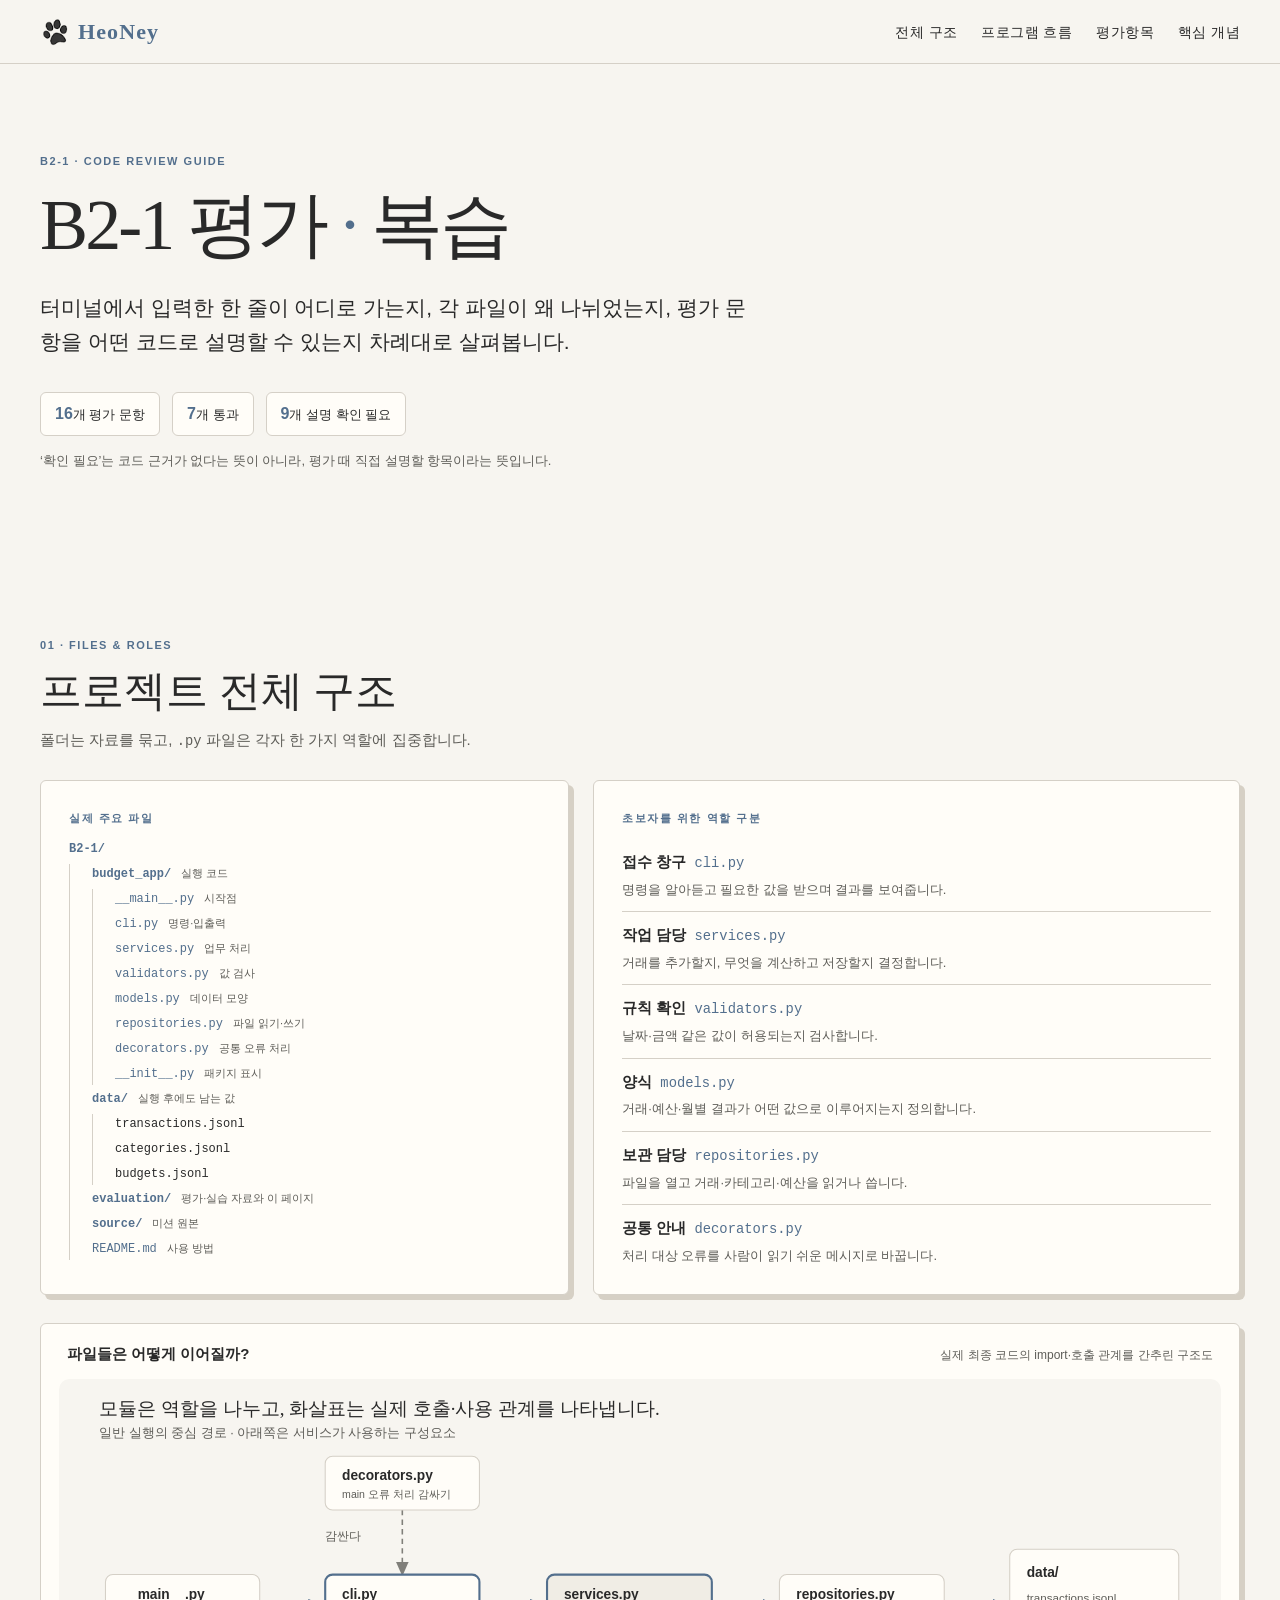
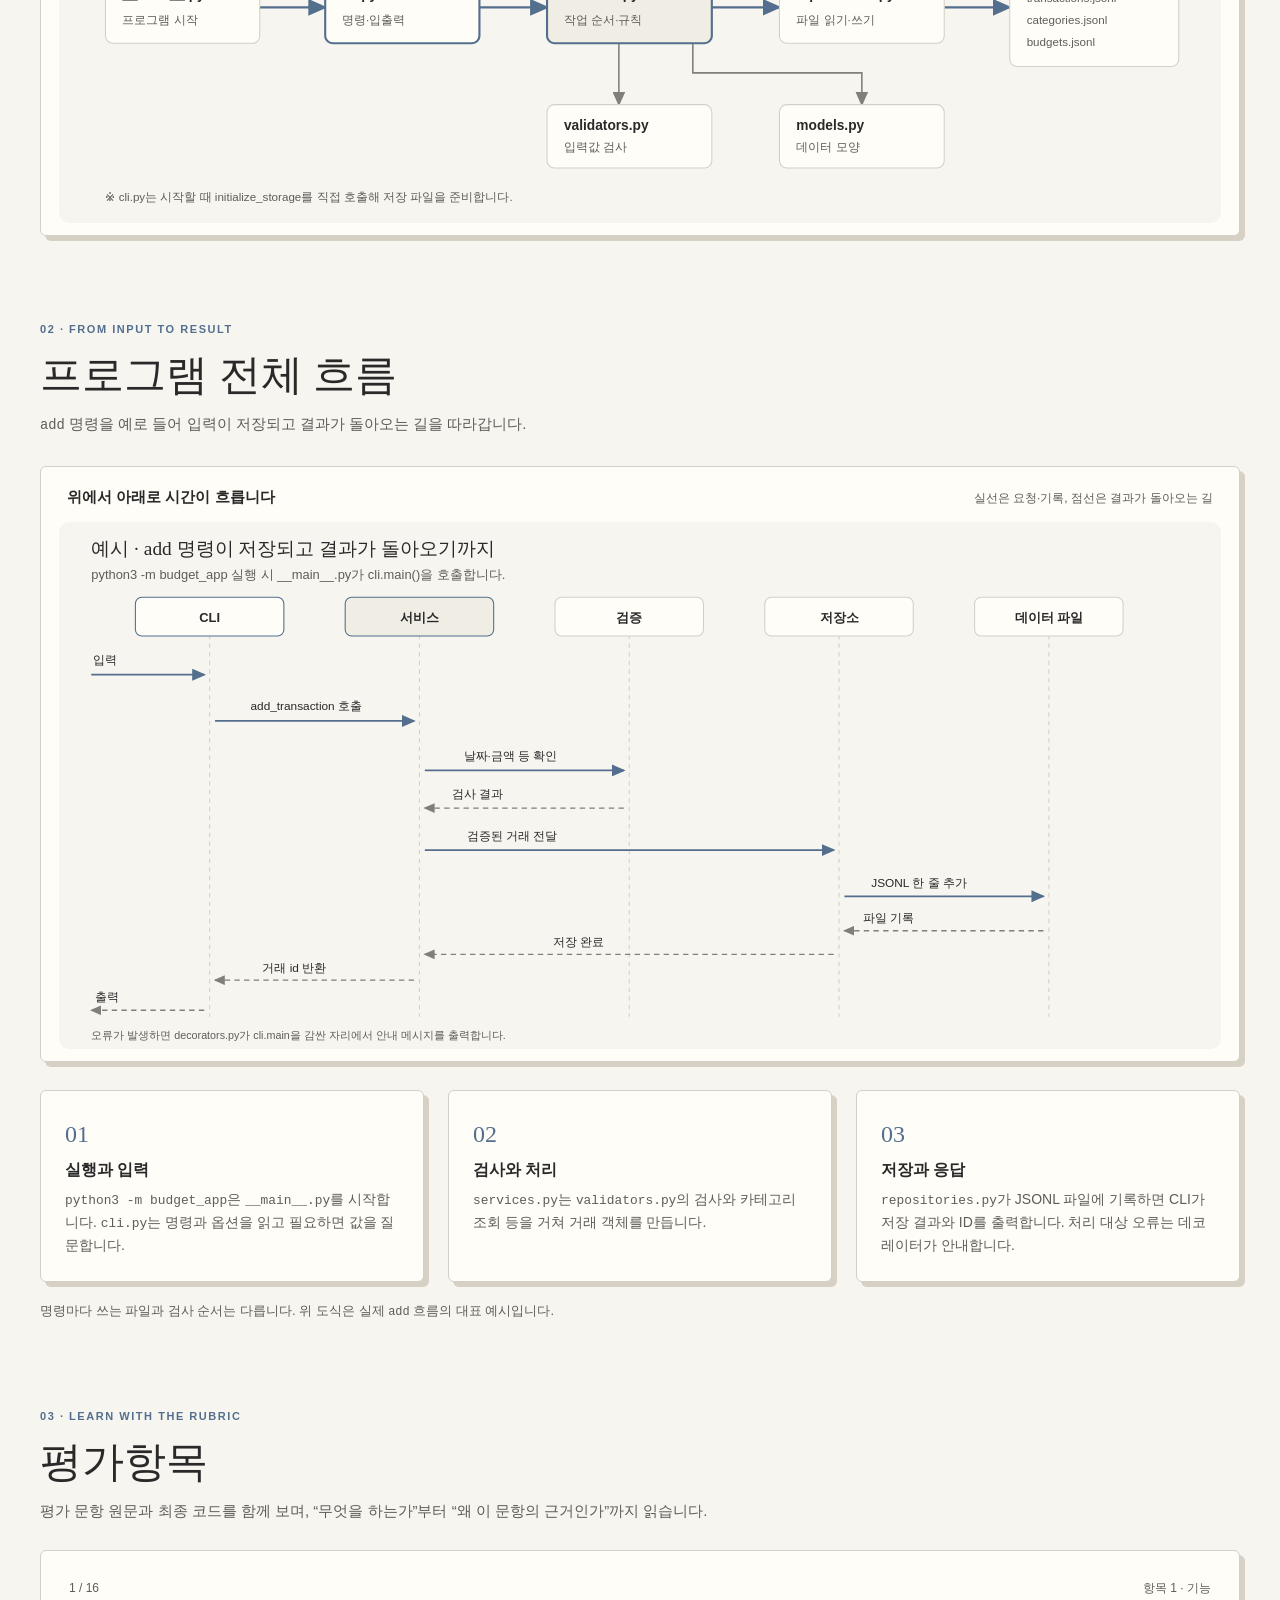
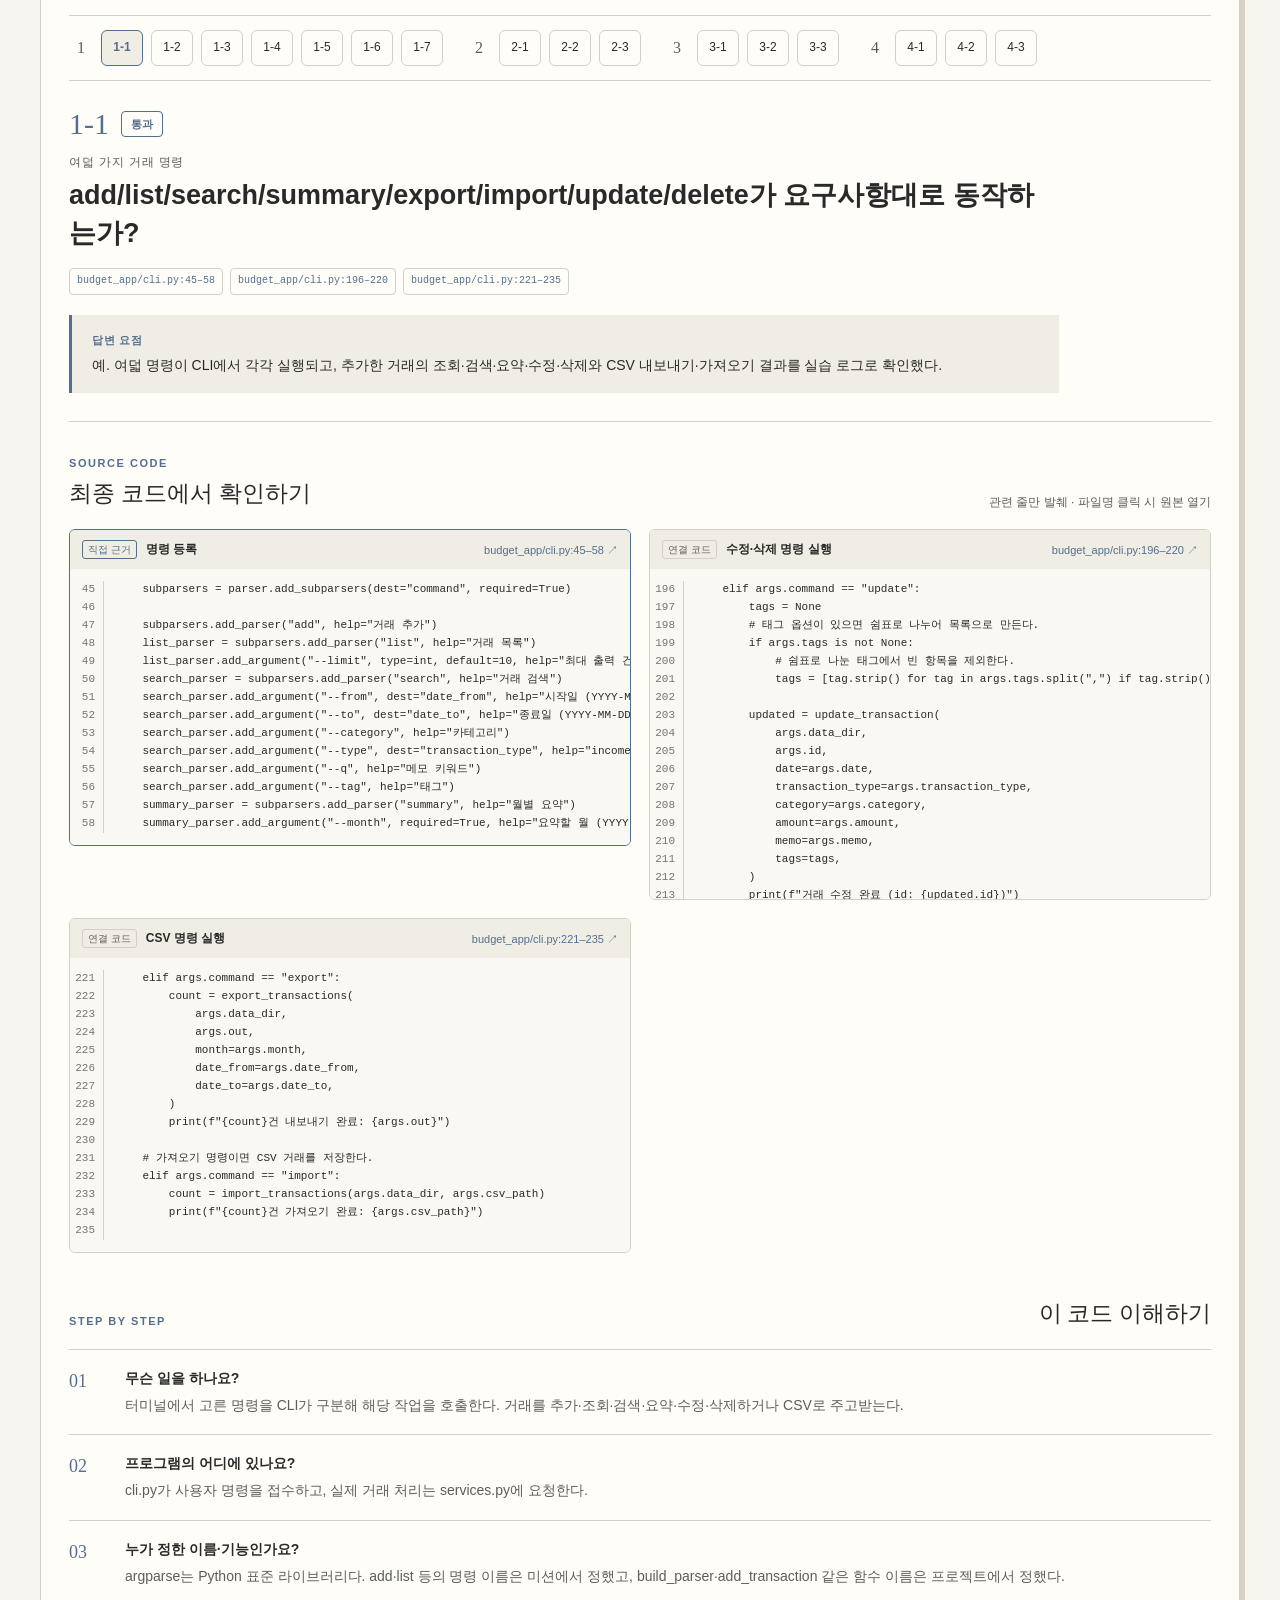
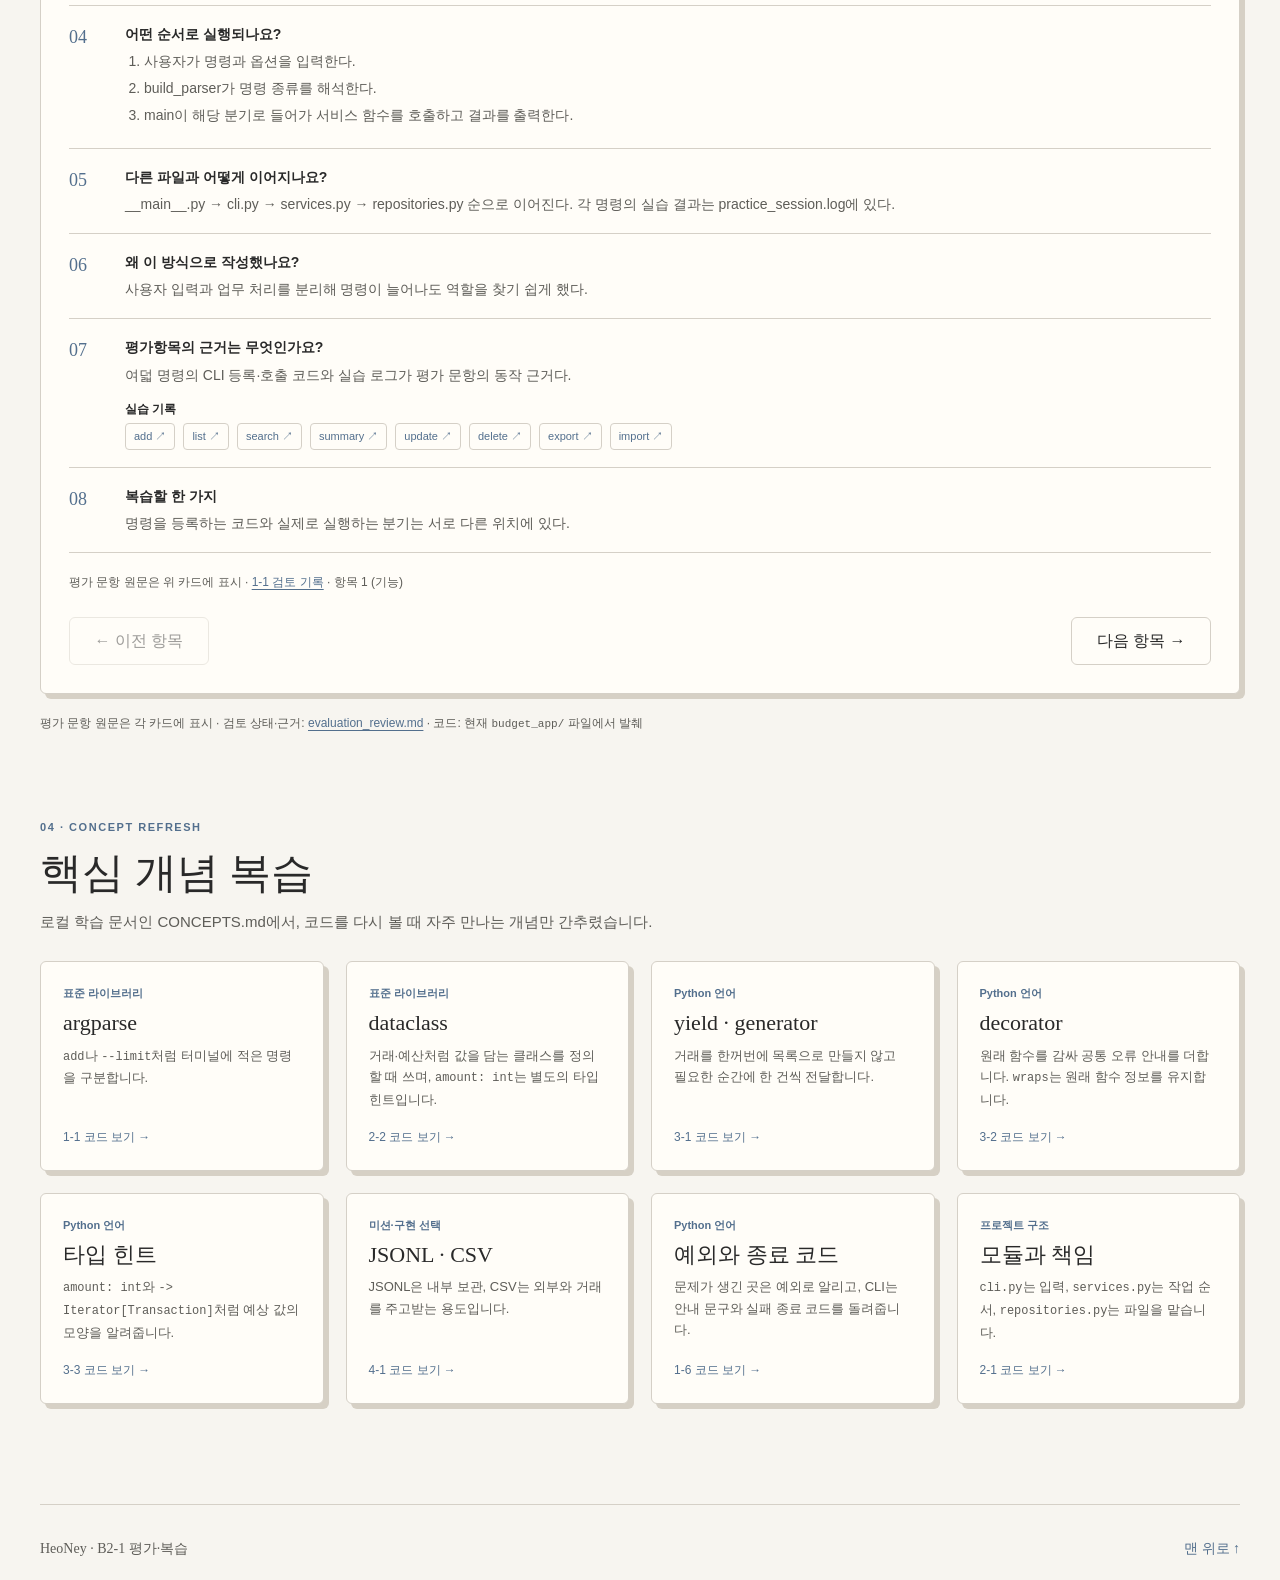
==== evaluation/b2-1-review/index.html @ 2485f713 "B2-1 평가 복습 페이지 추가" ====
<!doctype html>
<html lang="ko">
<head>
  <meta charset="utf-8">
  <meta name="viewport" content="width=device-width, initial-scale=1">
  <meta name="description" content="B2-1 용돈 기입장 프로그램의 구조, 실제 코드, 평가항목을 차근차근 복습하는 페이지">
  <title>B2-1 평가 · 복습 | HeoNey</title>
  <link rel="stylesheet" href="style.css">
  <script src="content.js" defer></script>
  <script src="app.js" defer></script>
</head>
<body>
  <a class="skip-link" href="#main">본문으로 이동</a>
  <header class="site-header" id="top">
    <nav class="site-nav" aria-label="페이지 목차">
      <a class="brand" href="#top" aria-label="HeoNey, 페이지 맨 위로">
        <img src="assets/cat_paw.png" alt="" width="30" height="28">
        <span>HeoNey</span>
      </a>
      <button class="menu-toggle" type="button" aria-label="목차 열기" aria-expanded="false" aria-controls="main-menu">☰</button>
      <ul id="main-menu" class="main-menu">
        <li><a href="#structure">전체 구조</a></li>
        <li><a href="#flow">프로그램 흐름</a></li>
        <li><a href="#evaluation">평가항목</a></li>
        <li><a href="#concepts">핵심 개념</a></li>
      </ul>
    </nav>
  </header>

  <main id="main">
    <section class="intro section-shell" aria-labelledby="page-title">
      <p class="eyebrow">B2-1 · CODE REVIEW GUIDE</p>
      <h1 id="page-title">B2-1 평가 <span>·</span> 복습</h1>
      <p class="intro-copy">터미널에서 입력한 한 줄이 어디로 가는지, 각 파일이 왜 나뉘었는지, 평가 문항을 어떤 코드로 설명할 수 있는지 차례대로 살펴봅니다.</p>
      <div class="intro-stats" aria-label="평가 검토 현황">
        <span><strong id="count-all">16</strong>개 평가 문항</span>
        <span><strong id="count-pass">7</strong>개 통과</span>
        <span><strong id="count-check">9</strong>개 설명 확인 필요</span>
      </div>
      <p class="intro-note">‘확인 필요’는 코드 근거가 없다는 뜻이 아니라, 평가 때 직접 설명할 항목이라는 뜻입니다.</p>
    </section>

    <section id="structure" class="section-shell content-section" aria-labelledby="structure-title">
      <div class="section-heading"><p class="eyebrow">01 · FILES &amp; ROLES</p><h2 id="structure-title">프로젝트 전체 구조</h2><p>폴더는 자료를 묶고, <code>.py</code> 파일은 각자 한 가지 역할에 집중합니다.</p></div>
      <div class="structure-grid">
        <div class="file-tree surface" aria-label="현재 프로젝트의 주요 파일 구조">
          <p class="panel-kicker">실제 주요 파일</p>
          <ul class="tree-root">
            <li><span class="tree-folder">B2-1/</span>
              <ul>
                <li><span class="tree-folder">budget_app/</span><span class="tree-note">실행 코드</span>
                  <ul>
                    <li><a href="https://github.com/duswls98952/Codyssey_B2-1/blob/main/budget_app/__main__.py">__main__.py</a><span class="tree-note">시작점</span></li>
                    <li><a href="https://github.com/duswls98952/Codyssey_B2-1/blob/main/budget_app/cli.py">cli.py</a><span class="tree-note">명령·입출력</span></li>
                    <li><a href="https://github.com/duswls98952/Codyssey_B2-1/blob/main/budget_app/services.py">services.py</a><span class="tree-note">업무 처리</span></li>
                    <li><a href="https://github.com/duswls98952/Codyssey_B2-1/blob/main/budget_app/validators.py">validators.py</a><span class="tree-note">값 검사</span></li>
                    <li><a href="https://github.com/duswls98952/Codyssey_B2-1/blob/main/budget_app/models.py">models.py</a><span class="tree-note">데이터 모양</span></li>
                    <li><a href="https://github.com/duswls98952/Codyssey_B2-1/blob/main/budget_app/repositories.py">repositories.py</a><span class="tree-note">파일 읽기·쓰기</span></li>
                    <li><a href="https://github.com/duswls98952/Codyssey_B2-1/blob/main/budget_app/decorators.py">decorators.py</a><span class="tree-note">공통 오류 처리</span></li>
                    <li><a href="https://github.com/duswls98952/Codyssey_B2-1/blob/main/budget_app/__init__.py">__init__.py</a><span class="tree-note">패키지 표시</span></li>
                  </ul>
                </li>
                <li><span class="tree-folder">data/</span><span class="tree-note">실행 후에도 남는 값</span>
                  <ul><li>transactions.jsonl</li><li>categories.jsonl</li><li>budgets.jsonl</li></ul>
                </li>
                <li><span class="tree-folder">evaluation/</span><span class="tree-note">평가·실습 자료와 이 페이지</span></li>
                <li><span class="tree-folder">source/</span><span class="tree-note">미션 원본</span></li>
                <li><a href="https://github.com/duswls98952/Codyssey_B2-1/blob/main/README.md">README.md</a><span class="tree-note">사용 방법</span></li>
              </ul>
            </li>
          </ul>
        </div>
        <div class="role-list surface">
          <p class="panel-kicker">초보자를 위한 역할 구분</p>
          <dl>
            <div><dt>접수 창구 <code>cli.py</code></dt><dd>명령을 알아듣고 필요한 값을 받으며 결과를 보여줍니다.</dd></div>
            <div><dt>작업 담당 <code>services.py</code></dt><dd>거래를 추가할지, 무엇을 계산하고 저장할지 결정합니다.</dd></div>
            <div><dt>규칙 확인 <code>validators.py</code></dt><dd>날짜·금액 같은 값이 허용되는지 검사합니다.</dd></div>
            <div><dt>양식 <code>models.py</code></dt><dd>거래·예산·월별 결과가 어떤 값으로 이루어지는지 정의합니다.</dd></div>
            <div><dt>보관 담당 <code>repositories.py</code></dt><dd>파일을 열고 거래·카테고리·예산을 읽거나 씁니다.</dd></div>
            <div><dt>공통 안내 <code>decorators.py</code></dt><dd>처리 대상 오류를 사람이 읽기 쉬운 메시지로 바꿉니다.</dd></div>
          </dl>
        </div>
      </div>
      <figure class="diagram surface">
        <figcaption><strong>파일들은 어떻게 이어질까?</strong><span>실제 최종 코드의 import·호출 관계를 간추린 구조도</span></figcaption>
        <div class="diagram-scroll"><img src="assets/architecture.svg" alt="시작점에서 CLI, 서비스, 저장소, 데이터 파일로 이어진다. 데코레이터는 CLI를 감싸고 서비스는 검증과 모델을 사용한다." width="1100" height="420"></div>
      </figure>
    </section>

    <section id="flow" class="section-shell content-section" aria-labelledby="flow-title">
      <div class="section-heading"><p class="eyebrow">02 · FROM INPUT TO RESULT</p><h2 id="flow-title">프로그램 전체 흐름</h2><p><code>add</code> 명령을 예로 들어 입력이 저장되고 결과가 돌아오는 길을 따라갑니다.</p></div>
      <figure class="diagram surface">
        <figcaption><strong>위에서 아래로 시간이 흐릅니다</strong><span>실선은 요청·기록, 점선은 결과가 돌아오는 길</span></figcaption>
        <div class="diagram-scroll"><img src="assets/flow.svg" alt="CLI가 거래 추가를 서비스에 요청하고 서비스가 검증을 거쳐 저장소에 전달한다. 저장소는 JSONL 파일에 기록한 뒤 결과가 CLI를 거쳐 사용자에게 출력된다." width="1080" height="490"></div>
      </figure>
      <div class="flow-notes">
        <div class="surface note-card"><span class="note-index">01</span><h3>실행과 입력</h3><p><code>python3 -m budget_app</code>은 <code>__main__.py</code>를 시작합니다. <code>cli.py</code>는 명령과 옵션을 읽고 필요하면 값을 질문합니다.</p></div>
        <div class="surface note-card"><span class="note-index">02</span><h3>검사와 처리</h3><p><code>services.py</code>는 <code>validators.py</code>의 검사와 카테고리 조회 등을 거쳐 거래 객체를 만듭니다.</p></div>
        <div class="surface note-card"><span class="note-index">03</span><h3>저장과 응답</h3><p><code>repositories.py</code>가 JSONL 파일에 기록하면 CLI가 저장 결과와 ID를 출력합니다. 처리 대상 오류는 데코레이터가 안내합니다.</p></div>
      </div>
      <p class="boundary-note">명령마다 쓰는 파일과 검사 순서는 다릅니다. 위 도식은 실제 <code>add</code> 흐름의 대표 예시입니다.</p>
    </section>

    <section id="evaluation" class="section-shell content-section" aria-labelledby="evaluation-title">
      <div class="section-heading"><p class="eyebrow">03 · LEARN WITH THE RUBRIC</p><h2 id="evaluation-title">평가항목</h2><p>평가 문항 원문과 최종 코드를 함께 보며, “무엇을 하는가”부터 “왜 이 문항의 근거인가”까지 읽습니다.</p></div>
      <div class="evaluation-shell surface">
        <div class="evaluation-topline"><span id="card-counter">1 / 16</span><span id="card-group">항목 1 · 기능</span></div>
        <nav class="card-jump" id="card-jump" aria-label="평가항목 바로가기"></nav>
        <article id="evaluation-card" class="evaluation-card" aria-live="polite" aria-atomic="true"></article>
        <div class="card-controls">
          <button id="previous-card" type="button" aria-label="이전 평가항목">← 이전 항목</button>
          <button id="next-card" type="button" aria-label="다음 평가항목">다음 항목 →</button>
        </div>
      </div>
      <p class="source-footnote">평가 문항 원문은 각 카드에 표시 · 검토 상태·근거: <a href="https://github.com/duswls98952/Codyssey_B2-1/blob/main/evaluation/evaluation_review.md">evaluation_review.md</a> · 코드: 현재 <code>budget_app/</code> 파일에서 발췌</p>
    </section>

    <section id="concepts" class="section-shell content-section" aria-labelledby="concepts-title">
      <div class="section-heading"><p class="eyebrow">04 · CONCEPT REFRESH</p><h2 id="concepts-title">핵심 개념 복습</h2><p>로컬 학습 문서인 CONCEPTS.md에서, 코드를 다시 볼 때 자주 만나는 개념만 간추렸습니다.</p></div>
      <div class="concept-grid">
        <article class="concept-card surface"><span>표준 라이브러리</span><h3>argparse</h3><p><code>add</code>나 <code>--limit</code>처럼 터미널에 적은 명령을 구분합니다.</p><a href="#evaluation-1-1">1-1 코드 보기 →</a></article>
        <article class="concept-card surface"><span>표준 라이브러리</span><h3>dataclass</h3><p>거래·예산처럼 값을 담는 클래스를 정의할 때 쓰며, <code>amount: int</code>는 별도의 타입 힌트입니다.</p><a href="#evaluation-2-2">2-2 코드 보기 →</a></article>
        <article class="concept-card surface"><span>Python 언어</span><h3>yield · generator</h3><p>거래를 한꺼번에 목록으로 만들지 않고 필요한 순간에 한 건씩 전달합니다.</p><a href="#evaluation-3-1">3-1 코드 보기 →</a></article>
        <article class="concept-card surface"><span>Python 언어</span><h3>decorator</h3><p>원래 함수를 감싸 공통 오류 안내를 더합니다. <code>wraps</code>는 원래 함수 정보를 유지합니다.</p><a href="#evaluation-3-2">3-2 코드 보기 →</a></article>
        <article class="concept-card surface"><span>Python 언어</span><h3>타입 힌트</h3><p><code>amount: int</code>와 <code>-&gt; Iterator[Transaction]</code>처럼 예상 값의 모양을 알려줍니다.</p><a href="#evaluation-3-3">3-3 코드 보기 →</a></article>
        <article class="concept-card surface"><span>미션·구현 선택</span><h3>JSONL · CSV</h3><p>JSONL은 내부 보관, CSV는 외부와 거래를 주고받는 용도입니다.</p><a href="#evaluation-4-1">4-1 코드 보기 →</a></article>
        <article class="concept-card surface"><span>Python 언어</span><h3>예외와 종료 코드</h3><p>문제가 생긴 곳은 예외로 알리고, CLI는 안내 문구와 실패 종료 코드를 돌려줍니다.</p><a href="#evaluation-1-6">1-6 코드 보기 →</a></article>
        <article class="concept-card surface"><span>프로젝트 구조</span><h3>모듈과 책임</h3><p><code>cli.py</code>는 입력, <code>services.py</code>는 작업 순서, <code>repositories.py</code>는 파일을 맡습니다.</p><a href="#evaluation-2-1">2-1 코드 보기 →</a></article>
      </div>
    </section>
  </main>
  <footer class="site-footer"><span>HeoNey · B2-1 평가·복습</span><a href="#top">맨 위로 ↑</a></footer>
</body>
</html>
---- evaluation/b2-1-review/style.css ----
:root {
  --color-background: #f7f5f0;
  --color-surface: #f0ede5;
  --color-text: #292929;
  --color-accent: #536f8d;
  --color-border: #d5d0c7;
  --color-card-shadow: #d6d0c5;
  --color-card-background: #fffdf8;
  --color-muted: #5e5d58;
  --font-main: "Apple SD Gothic Neo", "Noto Sans KR", sans-serif;
  --font-logo: Baskerville, "Palatino Linotype", Georgia, serif;
  --font-heading: Georgia, serif;
  --space-small: 8px;
  --space-medium: 16px;
  --space-large: 32px;
}

* { box-sizing: border-box; }
html { scroll-behavior: smooth; }
body { margin: 0; background: var(--color-background); color: var(--color-text); font-family: var(--font-main); line-height: 1.65; }
button, input { font: inherit; }
button { cursor: pointer; }
a { color: var(--color-accent); text-underline-offset: 3px; }
a:hover { color: #354d66; }
:focus-visible { outline: 3px solid var(--color-accent); outline-offset: 3px; }
code, pre { font-family: ui-monospace, SFMono-Regular, Menlo, Consolas, monospace; }
code { font-size: .92em; }
h1, h2, h3 { line-height: 1.2; }
img { max-width: 100%; }
.skip-link { position: absolute; z-index: 30; top: -100px; left: 16px; padding: 8px 12px; background: var(--color-card-background); }
.skip-link:focus { top: 12px; }
.section-shell, .site-nav, .site-footer { width: min(100% - 32px, 1200px); margin-inline: auto; }
.content-section { padding-top: 84px; scroll-margin-top: 62px; }
.surface { background: var(--color-card-background); border: 1px solid var(--color-border); border-radius: 6px; box-shadow: 5px 5px 0 var(--color-card-shadow); }
.eyebrow, .panel-kicker { margin: 0 0 12px; color: var(--color-accent); font-size: 11px; font-weight: 700; letter-spacing: .14em; text-transform: uppercase; }

.site-header { position: sticky; top: 0; z-index: 20; background: var(--color-background); transition: background-color 160ms ease, box-shadow 160ms ease; }
.site-header::after { position: absolute; bottom: 0; left: 0; right: 0; border-bottom: 1px solid var(--color-border); content: ""; }
.site-header.is-scrolled { background: var(--color-surface); box-shadow: 0 2px 8px var(--color-card-shadow); }
.site-nav { min-height: 64px; display: flex; align-items: center; justify-content: space-between; gap: 24px; }
.brand { display: inline-flex; align-items: center; gap: 8px; color: var(--color-accent); font-family: var(--font-logo); font-size: 22px; font-weight: 700; letter-spacing: .05em; text-decoration: none; white-space: nowrap; }
.brand img { width: 30px; height: 28px; object-fit: contain; }
.brand:hover { color: var(--color-accent); }
.main-menu { display: flex; align-items: center; gap: 24px; padding: 0; margin: 0; list-style: none; }
.main-menu a { color: var(--color-text); font-size: 14px; font-weight: 500; letter-spacing: .03em; text-decoration: none; }
.main-menu a:hover { color: var(--color-accent); }
.menu-toggle { display: none; border: 0; background: transparent; color: var(--color-accent); font-size: 22px; }

.intro { min-height: 450px; display: flex; flex-direction: column; justify-content: center; align-items: flex-start; padding-top: 88px; padding-bottom: 80px; }
.intro h1 { margin: 0 0 22px; font-family: var(--font-heading); font-size: clamp(42px, 6vw, 72px); font-weight: 400; letter-spacing: -.04em; }
.intro h1 span { color: var(--color-accent); }
.intro-copy { max-width: 720px; margin: 0; font-size: clamp(17px, 2vw, 21px); line-height: 1.65; }
.intro-stats { display: flex; flex-wrap: wrap; gap: 12px; margin-top: 32px; }
.intro-stats span { padding: 8px 14px; border: 1px solid var(--color-border); border-radius: 6px; background: var(--color-card-background); font-size: 13px; }
.intro-stats strong { color: var(--color-accent); font-size: 16px; }
.intro-note { margin: 14px 0 0; color: var(--color-muted); font-size: 13px; }
.section-heading { margin-bottom: 26px; }
.section-heading h2 { margin: 0 0 12px; font-family: var(--font-heading); font-size: clamp(30px, 4vw, 42px); font-weight: 400; }
.section-heading > p:last-child { max-width: 790px; margin: 0; color: var(--color-muted); font-size: 15px; }

.structure-grid { display: grid; grid-template-columns: minmax(0, .9fr) minmax(0, 1.1fr); gap: 24px; }
.file-tree, .role-list { padding: 28px; min-width: 0; }
.tree-root, .tree-root ul { margin: 0; padding-left: 22px; list-style: none; border-left: 1px solid var(--color-border); }
.tree-root { padding-left: 0; border-left: 0; }
.tree-root li { margin: 4px 0; font-family: ui-monospace, SFMono-Regular, Menlo, Consolas, monospace; font-size: 12px; line-height: 1.75; white-space: nowrap; }
.tree-root li a { text-decoration: none; }
.tree-folder { color: var(--color-accent); font-weight: 700; }
.tree-note { margin-left: 10px; color: var(--color-muted); font-family: var(--font-main); font-size: 11px; }
.file-tree { overflow-x: auto; }
.role-list dl { margin: 0; }
.role-list dl > div { padding: 11px 0; border-bottom: 1px solid var(--color-border); }
.role-list dl > div:last-child { border-bottom: 0; padding-bottom: 0; }
.role-list dt { font-size: 15px; font-weight: 700; }
.role-list dt code { margin-left: 4px; color: var(--color-accent); font-weight: 500; }
.role-list dd { margin: 3px 0 0; color: var(--color-muted); font-size: 13px; }

.diagram { margin: 28px 0 0; padding: 18px 18px 12px; }
.diagram figcaption { display: flex; flex-wrap: wrap; align-items: baseline; justify-content: space-between; gap: 6px 16px; padding: 0 8px 12px; }
.diagram figcaption strong { font-size: 15px; }
.diagram figcaption span { color: var(--color-muted); font-size: 12px; }
.diagram-scroll { overflow-x: auto; }
.diagram img { display: block; width: 100%; height: auto; min-width: 720px; }
.flow-notes { display: grid; grid-template-columns: repeat(3, minmax(0, 1fr)); gap: 24px; margin-top: 28px; }
.note-card { padding: 24px; }
.note-index { color: var(--color-accent); font-family: var(--font-heading); font-size: 24px; }
.note-card h3 { margin: 6px 0 8px; font-size: 16px; }
.note-card p { margin: 0; color: var(--color-muted); font-size: 14px; }
.boundary-note { margin: 18px 0 0; color: var(--color-muted); font-size: 13px; }

.evaluation-shell { padding: 28px; }
.evaluation-topline { display: flex; justify-content: space-between; color: var(--color-muted); font-size: 12px; }
.card-jump { display: flex; flex-wrap: wrap; gap: 8px; margin: 16px 0 28px; padding: 14px 0; border-top: 1px solid var(--color-border); border-bottom: 1px solid var(--color-border); }
.jump-group { display: inline-flex; align-items: center; justify-content: center; width: 24px; color: var(--color-muted); font-family: var(--font-heading); }
.jump-group:not(:first-child) { margin-left: 16px; }
.card-jump button, .card-controls button { border: 1px solid var(--color-border); border-radius: 6px; background: var(--color-card-background); color: var(--color-text); transition: color 160ms ease, background-color 160ms ease, transform 160ms ease; }
.card-jump button { min-width: 42px; min-height: 36px; padding: 6px 8px; font-size: 12px; }
.card-jump button:hover, .card-controls button:hover:not(:disabled) { color: var(--color-accent); transform: translateY(-1px); }
.card-jump button[aria-current="true"] { border-color: var(--color-accent); background: var(--color-surface); color: var(--color-accent); font-weight: 700; }
.evaluation-card { scroll-margin-top: 82px; }
.card-heading { padding-bottom: 28px; border-bottom: 1px solid var(--color-border); }
.card-heading-top { display: flex; align-items: center; gap: 12px; }
.item-id { color: var(--color-accent); font-family: var(--font-heading); font-size: 30px; line-height: 1; }
.status { display: inline-block; padding: 3px 9px; border: 1px solid var(--color-border); border-radius: 4px; font-size: 11px; font-weight: 700; }
.status-pass { color: var(--color-accent); border-color: var(--color-accent); }
.status-check { color: var(--color-muted); }
.card-subject { margin: 14px 0 4px; color: var(--color-muted); font-size: 12px; letter-spacing: .07em; }
.card-heading h3 { max-width: 980px; margin: 0; font-size: clamp(20px, 2.5vw, 27px); line-height: 1.4; overflow-wrap: anywhere; }
.card-source-list { display: flex; flex-wrap: wrap; gap: 7px; margin-top: 16px; }
.card-source-list a { padding: 4px 7px; border: 1px solid var(--color-border); border-radius: 4px; font-family: ui-monospace, SFMono-Regular, Menlo, Consolas, monospace; font-size: 10px; text-decoration: none; }
.quick-answer { max-width: 990px; margin: 20px 0 0; padding: 16px 20px; border-left: 3px solid var(--color-accent); background: var(--color-surface); font-size: 14px; }
.quick-answer strong { display: block; margin-bottom: 5px; color: var(--color-accent); font-size: 11px; letter-spacing: .06em; }
.code-heading, .explanation-heading { display: flex; justify-content: space-between; align-items: end; gap: 12px; margin: 32px 0 16px; }
.code-heading h4, .explanation-heading h4 { margin: 0; font-family: var(--font-heading); font-size: 23px; font-weight: 400; }
.code-heading .eyebrow, .explanation-heading .eyebrow { margin-bottom: 3px; }
.code-heading > span { color: var(--color-muted); font-size: 12px; text-align: right; }
.code-grid { display: grid; grid-template-columns: repeat(2, minmax(0, 1fr)); gap: 18px; align-items: start; }
.code-panel { min-width: 0; margin: 0; border: 1px solid var(--color-border); border-radius: 6px; overflow: hidden; }
.code-panel.is-direct { border-color: var(--color-accent); }
.code-panel figcaption { display: flex; flex-wrap: wrap; align-items: center; gap: 5px 9px; padding: 10px 12px; background: var(--color-surface); line-height: 1.3; }
.code-panel figcaption strong { font-size: 12px; }
.code-panel figcaption a { margin-left: auto; font-size: 11px; text-decoration: none; overflow-wrap: anywhere; }
.code-kind { padding: 2px 5px; border: 1px solid var(--color-border); border-radius: 3px; color: var(--color-muted); font-size: 10px; white-space: nowrap; }
.is-direct .code-kind { border-color: var(--color-accent); color: var(--color-accent); }
.code-panel pre { max-height: 330px; margin: 0; padding: 12px 0; overflow: auto; background: #faf8f2; color: var(--color-text); font-size: 11px; line-height: 1.6; tab-size: 4; }
.code-panel code { display: block; min-width: max-content; font-size: inherit; }
.code-line { display: flex; min-height: 18px; padding-right: 16px; }
.line-number { position: sticky; left: 0; flex: 0 0 34px; padding-right: 8px; border-right: 1px solid var(--color-border); background: #faf8f2; color: #77746e; text-align: right; user-select: none; }
.line-text { padding-left: 12px; white-space: pre; }
.explanation-heading { margin-top: 42px; }
.learning-list { border-top: 1px solid var(--color-border); }
.learning-step { display: grid; grid-template-columns: 44px minmax(0, 1fr); gap: 12px; padding: 17px 0; border-bottom: 1px solid var(--color-border); }
.step-number { color: var(--color-accent); font-family: var(--font-heading); font-size: 18px; }
.learning-step h4 { margin: 0 0 4px; font-size: 14px; }
.learning-step p, .learning-step ol { margin: 0; color: var(--color-muted); font-size: 14px; }
.learning-step ol { padding-left: 19px; }
.learning-step li { margin-bottom: 4px; }
.practice-links { margin-top: 13px; }
.practice-links h4 { font-size: 12px; }
.practice-links p { display: flex; flex-wrap: wrap; gap: 8px; }
.practice-links a { padding: 3px 8px; border: 1px solid var(--color-border); border-radius: 4px; text-decoration: none; font-size: 11px; }
.card-source-note { margin: 20px 0 0; color: var(--color-muted); font-size: 12px; }
.card-controls { display: flex; justify-content: space-between; gap: 16px; padding-top: 24px; }
.card-controls button { min-width: 140px; padding: 10px 16px; }
.card-controls button:disabled { opacity: .45; cursor: not-allowed; }
.source-footnote { margin: 20px 0 0; color: var(--color-muted); font-size: 12px; }

.concept-grid { display: grid; grid-template-columns: repeat(4, minmax(0, 1fr)); gap: 22px; }
.concept-card { display: flex; flex-direction: column; min-height: 206px; padding: 22px; }
.concept-card > span { color: var(--color-accent); font-size: 11px; font-weight: 700; }
.concept-card h3 { margin: 8px 0; font-family: var(--font-heading); font-size: 22px; font-weight: 400; }
.concept-card p { margin: 0 0 18px; color: var(--color-muted); font-size: 13px; }
.concept-card a { margin-top: auto; font-size: 12px; text-decoration: none; }
.site-footer { display: flex; justify-content: space-between; gap: 16px; padding-top: 32px; padding-bottom: 28px; margin-top: 100px; border-top: 1px solid var(--color-border); color: var(--color-muted); font-family: var(--font-logo); font-size: 14px; }
.site-footer a { text-decoration: none; }

@media (max-width: 960px) {
  .structure-grid { grid-template-columns: 1fr; }
  .flow-notes { grid-template-columns: 1fr; gap: 16px; }
  .concept-grid { grid-template-columns: repeat(2, minmax(0, 1fr)); }
}

@media (max-width: 767px) {
  .site-nav { position: relative; min-height: 60px; }
  .menu-toggle { display: block; margin-left: auto; }
  .main-menu { display: none; position: absolute; top: 60px; left: -16px; right: -16px; padding: 14px 16px; flex-direction: column; align-items: stretch; gap: 0; border-bottom: 1px solid var(--color-border); background: var(--color-background); box-shadow: 0 4px 8px var(--color-card-shadow); }
  .main-menu.is-open { display: flex; }
  .main-menu li a { display: block; padding: 11px 2px; }
  .intro { min-height: 360px; padding-top: 64px; padding-bottom: 50px; }
  .content-section { padding-top: 64px; }
  .evaluation-shell { padding: 18px; }
  .code-grid { grid-template-columns: 1fr; }
  .code-heading { align-items: start; flex-direction: column; }
  .code-heading > span { text-align: left; }
  .jump-group:not(:first-child) { margin-left: 4px; }
  .card-jump { gap: 6px; }
  .card-controls button { min-width: 0; flex: 1; }
  .concept-grid { grid-template-columns: 1fr; gap: 16px; }
  .concept-card { min-height: 0; }
}

@media (prefers-reduced-motion: reduce) {
  html { scroll-behavior: auto; }
  *, *::before, *::after { transition-duration: .01ms !important; }
}
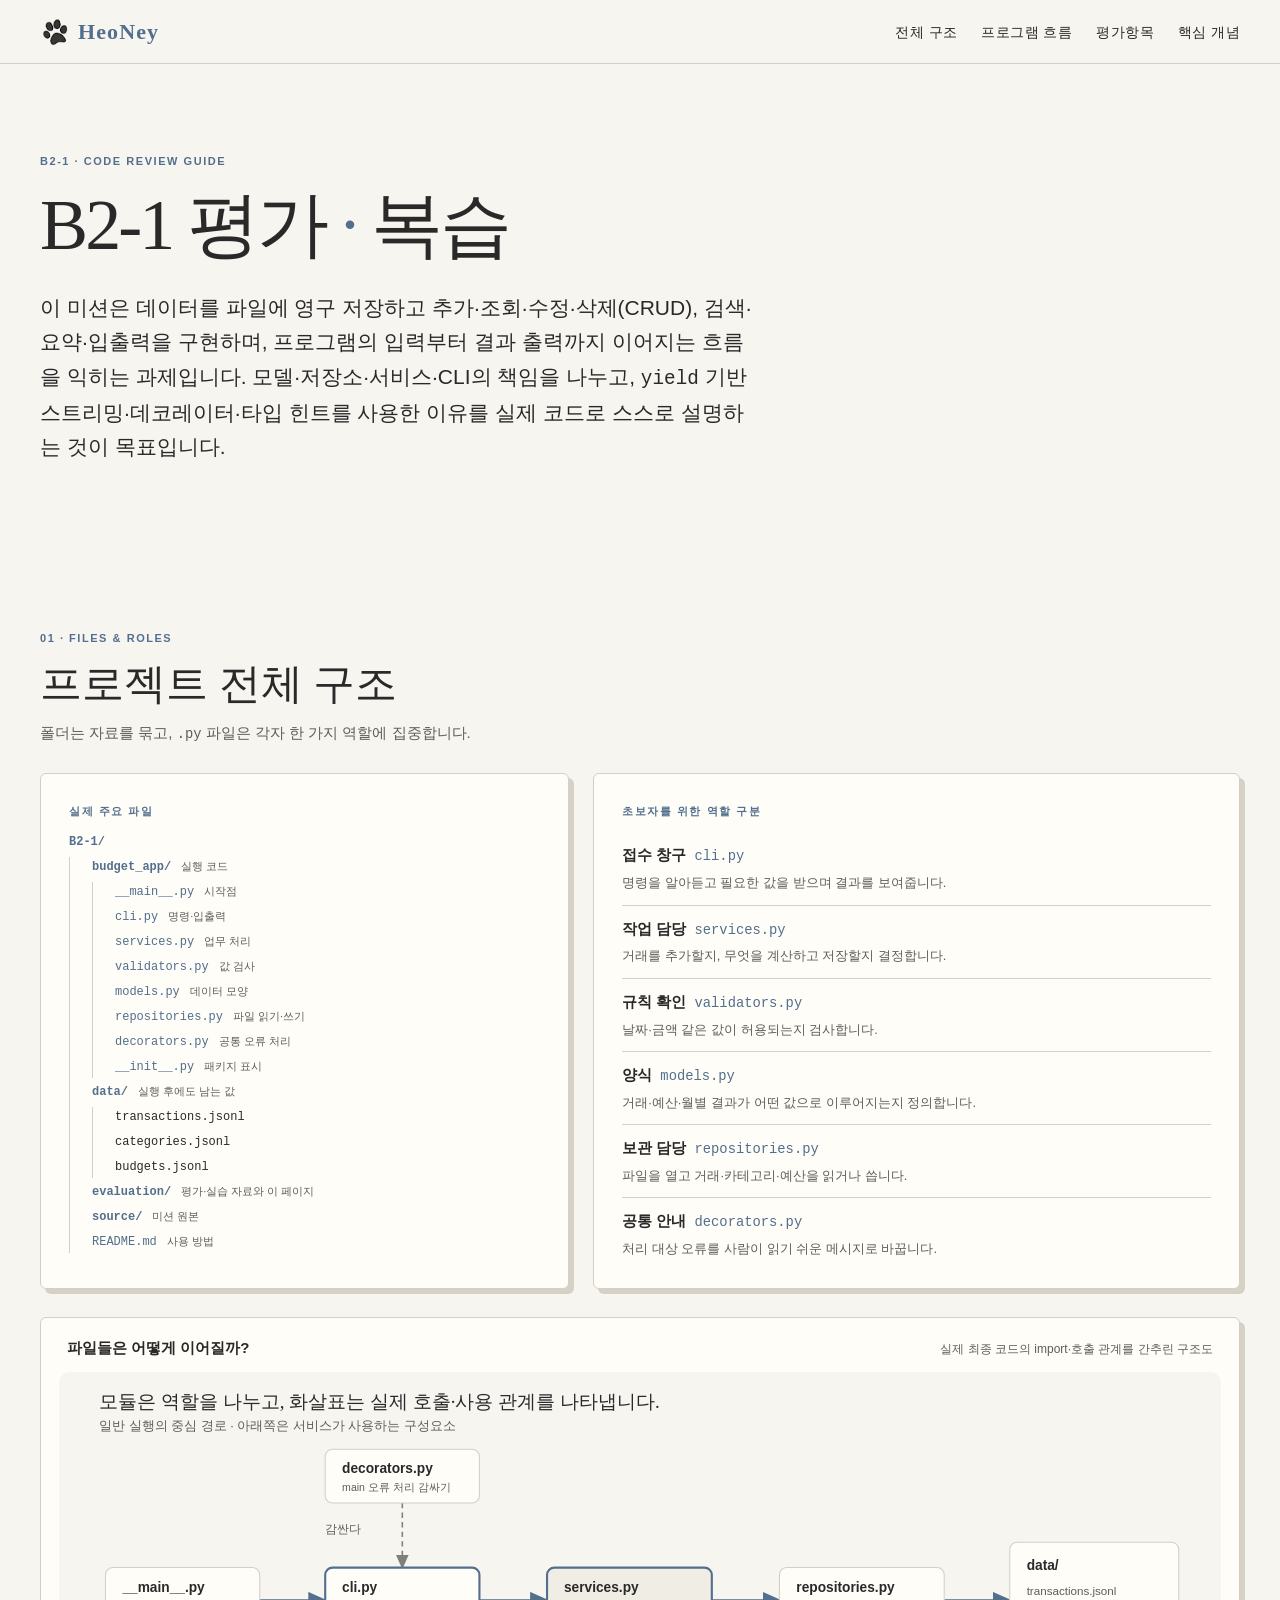
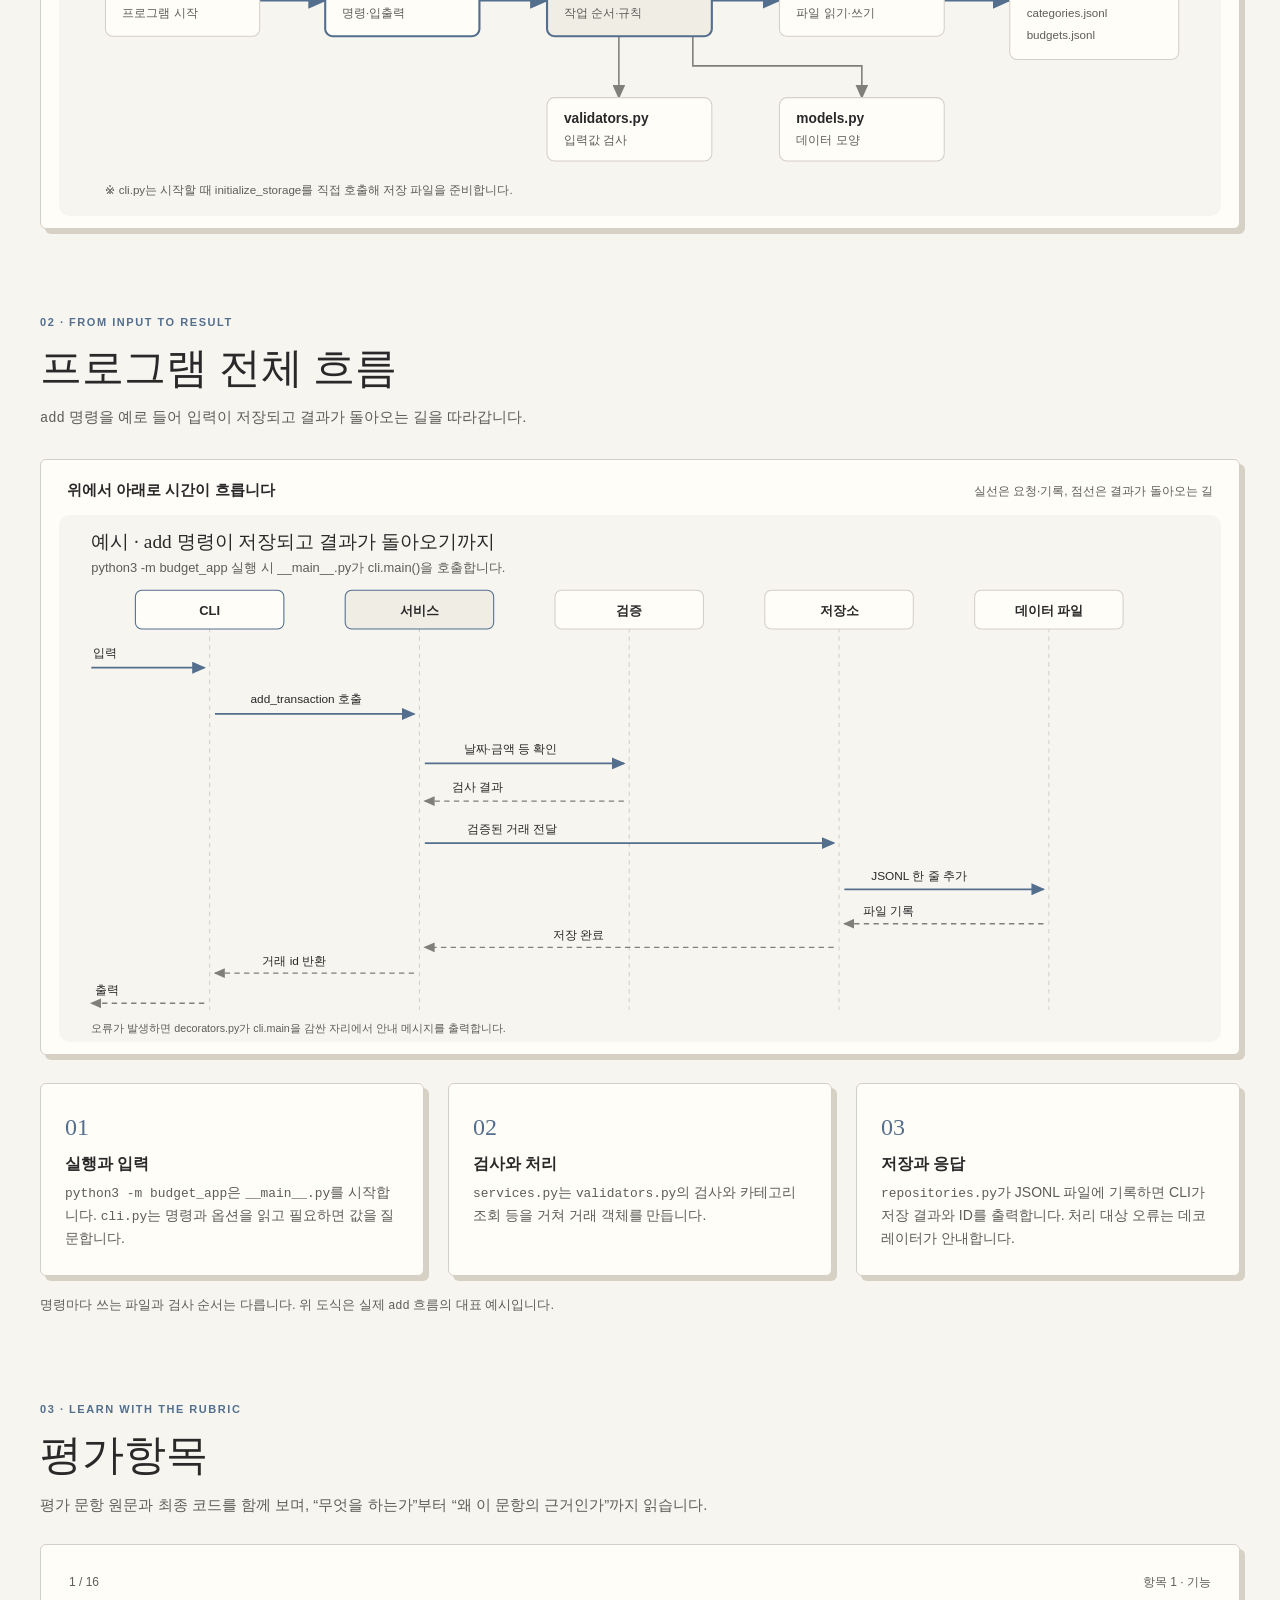
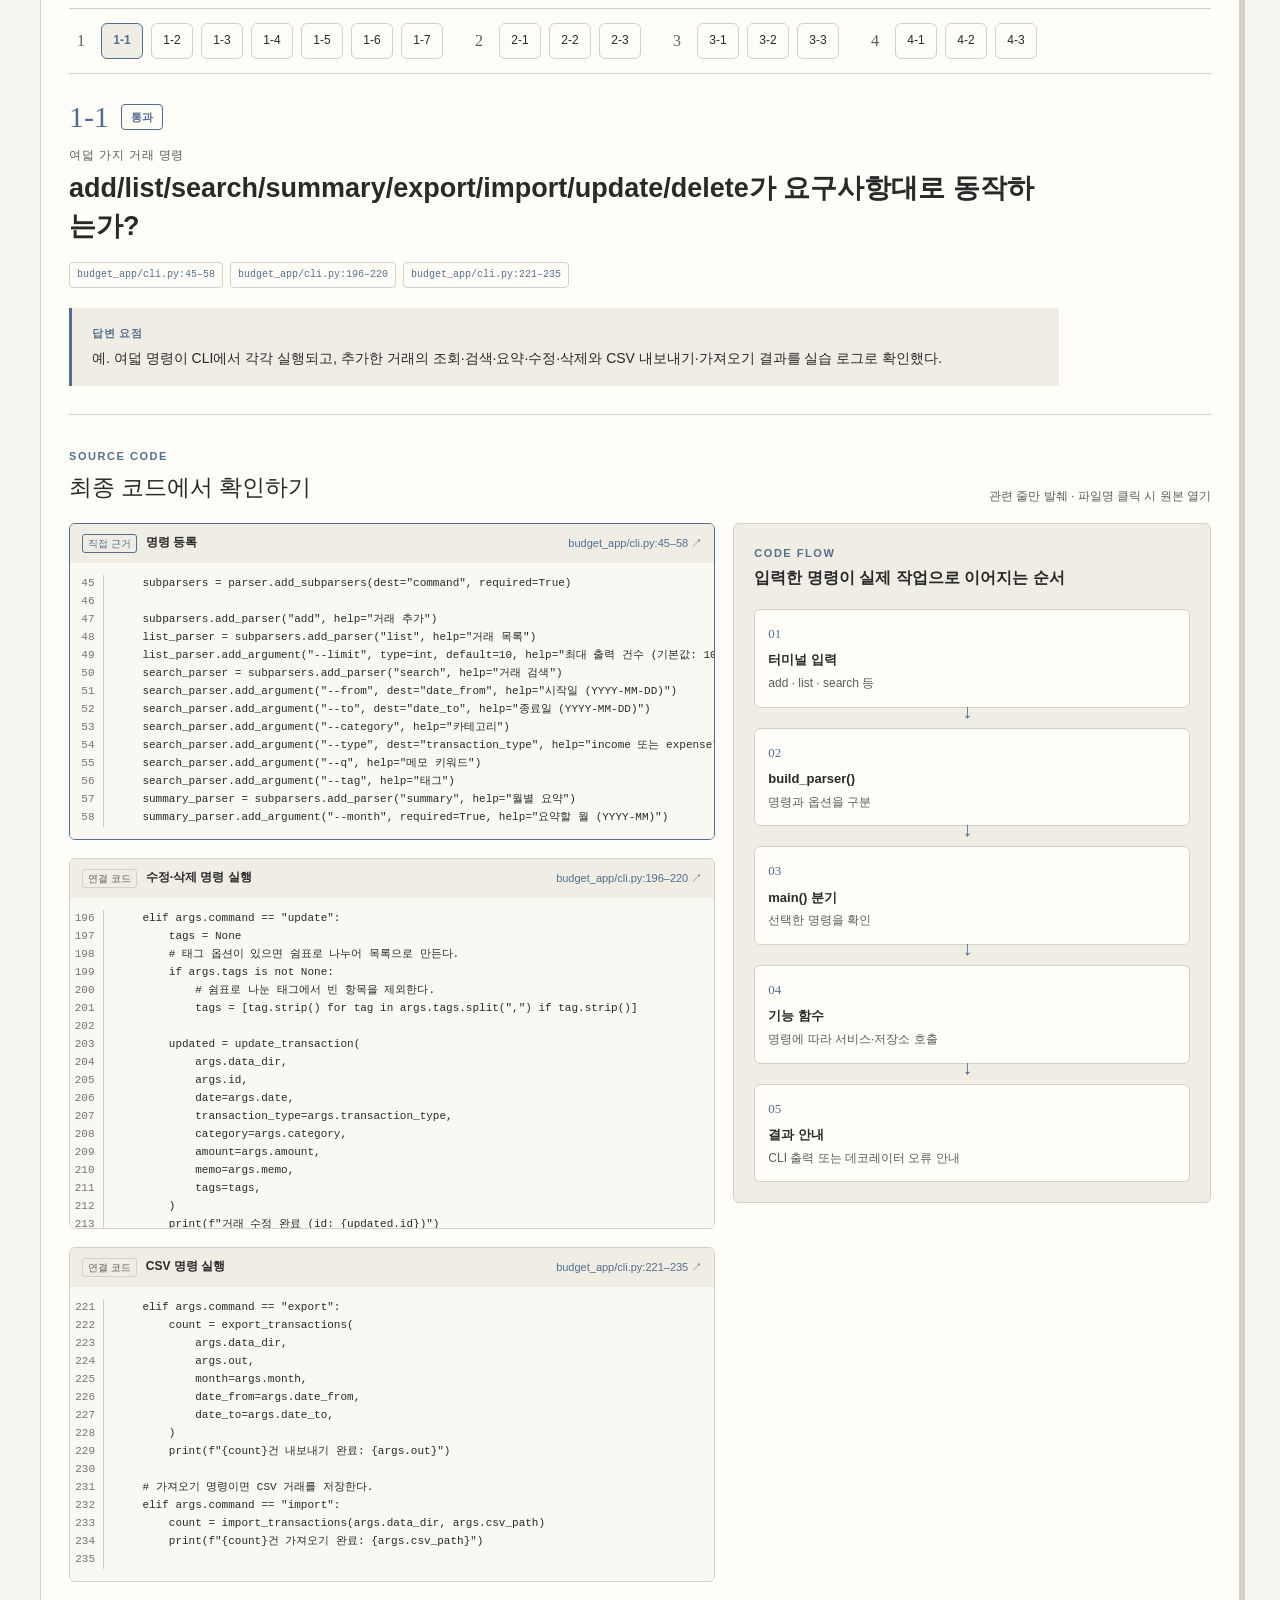
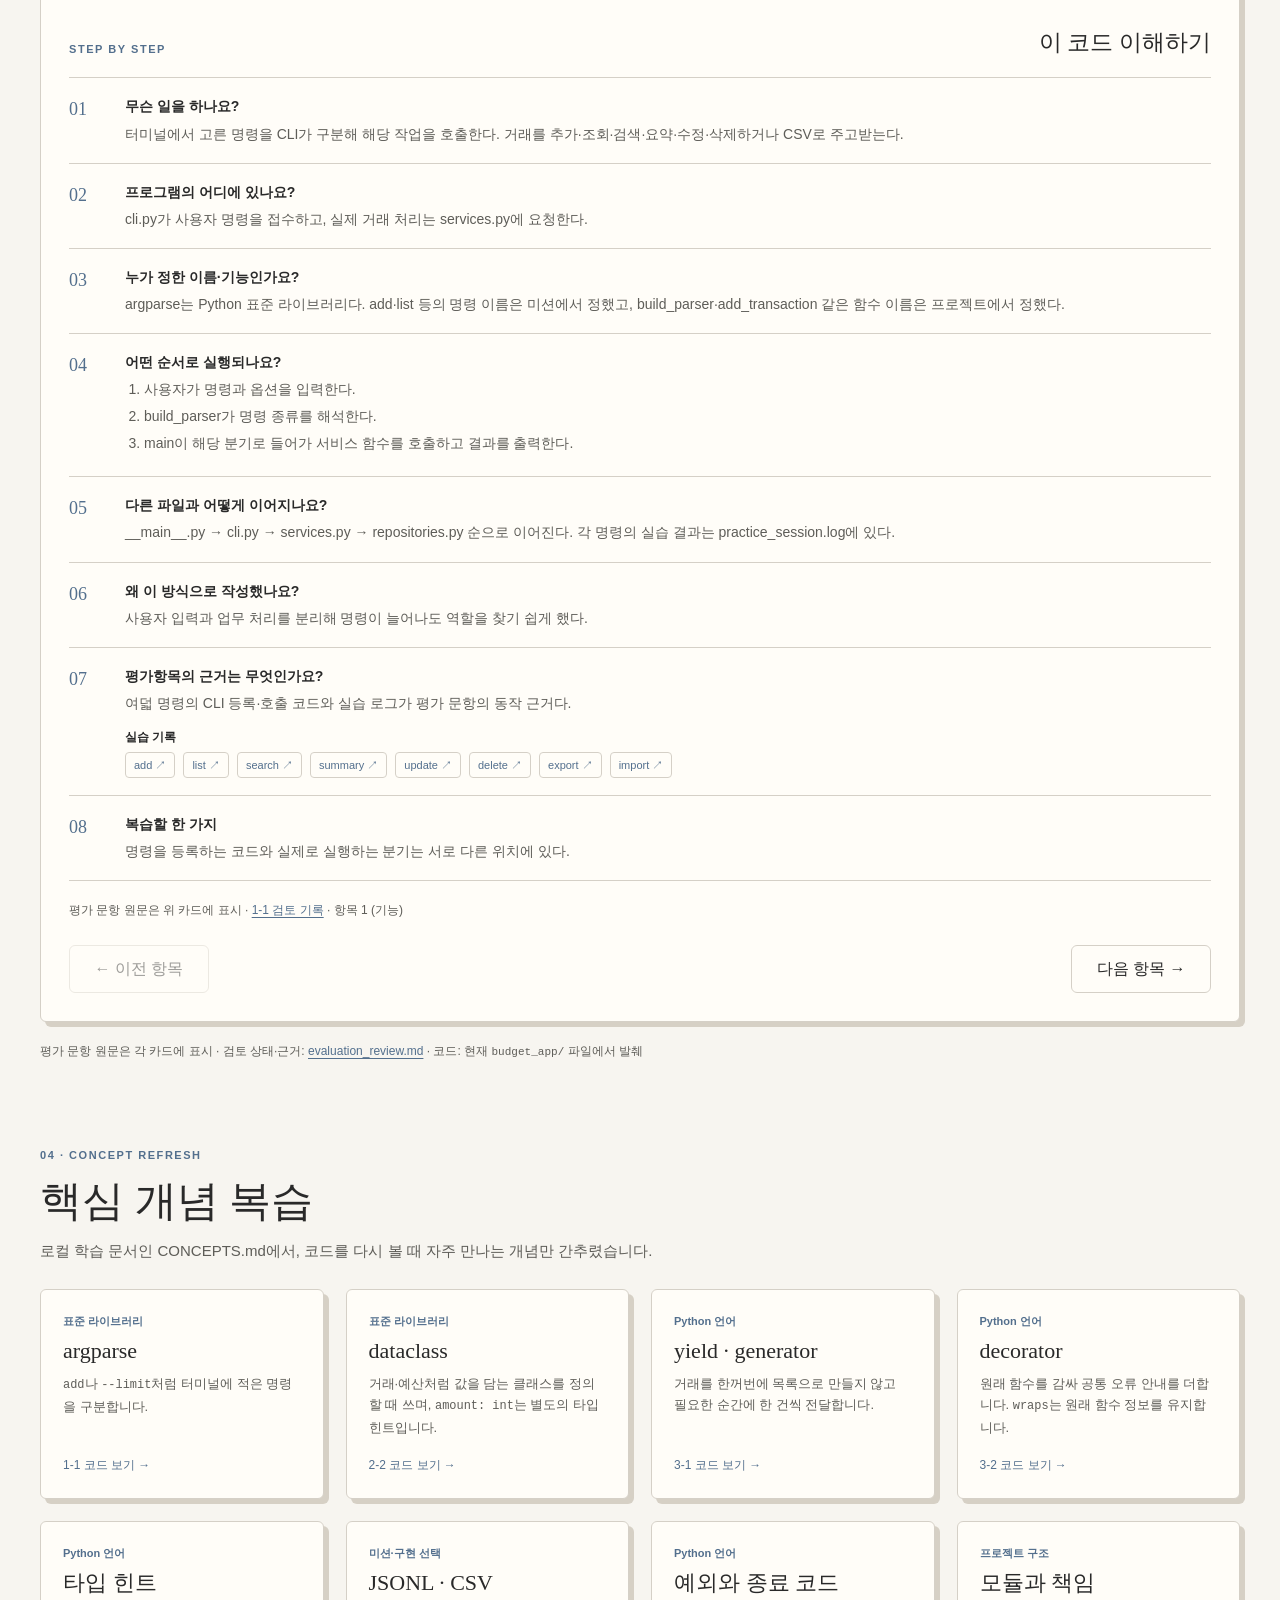
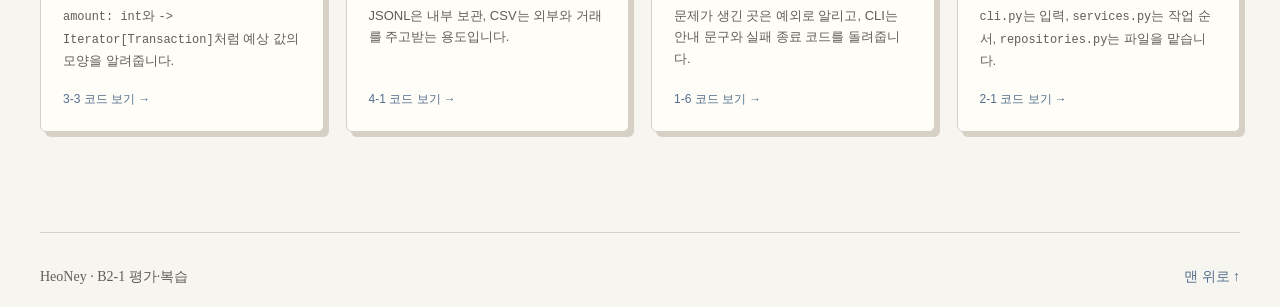
==== commit b1a316f6: "평가 페이지 상단에 과제 목표 설명" ====
--- a/evaluation/b2-1-review/index.html
+++ b/evaluation/b2-1-review/index.html
@@ -31,13 +31,7 @@
     <section class="intro section-shell" aria-labelledby="page-title">
       <p class="eyebrow">B2-1 · CODE REVIEW GUIDE</p>
       <h1 id="page-title">B2-1 평가 <span>·</span> 복습</h1>
-      <p class="intro-copy">터미널에서 입력한 한 줄이 어디로 가는지, 각 파일이 왜 나뉘었는지, 평가 문항을 어떤 코드로 설명할 수 있는지 차례대로 살펴봅니다.</p>
-      <div class="intro-stats" aria-label="평가 검토 현황">
-        <span><strong id="count-all">16</strong>개 평가 문항</span>
-        <span><strong id="count-pass">7</strong>개 통과</span>
-        <span><strong id="count-check">9</strong>개 설명 확인 필요</span>
-      </div>
-      <p class="intro-note">‘확인 필요’는 코드 근거가 없다는 뜻이 아니라, 평가 때 직접 설명할 항목이라는 뜻입니다.</p>
+      <p class="intro-copy">이 미션은 데이터를 파일에 영구 저장하고 추가·조회·수정·삭제(CRUD), 검색·요약·입출력을 구현하며, 프로그램의 입력부터 결과 출력까지 이어지는 흐름을 익히는 과제입니다. 모델·저장소·서비스·CLI의 책임을 나누고, <code>yield</code> 기반 스트리밍·데코레이터·타입 힌트를 사용한 이유를 실제 코드로 스스로 설명하는 것이 목표입니다.</p>
     </section>
 
     <section id="structure" class="section-shell content-section" aria-labelledby="structure-title">
--- a/evaluation/b2-1-review/style.css
+++ b/evaluation/b2-1-review/style.css
@@ -34,9 +34,10 @@
 .surface { background: var(--color-card-background); border: 1px solid var(--color-border); border-radius: 6px; box-shadow: 5px 5px 0 var(--color-card-shadow); }
 .eyebrow, .panel-kicker { margin: 0 0 12px; color: var(--color-accent); font-size: 11px; font-weight: 700; letter-spacing: .14em; text-transform: uppercase; }
 
-.site-header { position: sticky; top: 0; z-index: 20; background: var(--color-background); transition: background-color 160ms ease, box-shadow 160ms ease; }
+.site-header { position: sticky; top: 0; z-index: 20; background: var(--color-background); transition: background-color 160ms ease, box-shadow 160ms ease, transform 200ms ease; }
 .site-header::after { position: absolute; bottom: 0; left: 0; right: 0; border-bottom: 1px solid var(--color-border); content: ""; }
 .site-header.is-scrolled { background: var(--color-surface); box-shadow: 0 2px 8px var(--color-card-shadow); }
+.site-header.is-hidden { transform: translateY(calc(-100% - 8px)); }
 .site-nav { min-height: 64px; display: flex; align-items: center; justify-content: space-between; gap: 24px; }
 .brand { display: inline-flex; align-items: center; gap: 8px; color: var(--color-accent); font-family: var(--font-logo); font-size: 22px; font-weight: 700; letter-spacing: .05em; text-decoration: none; white-space: nowrap; }
 .brand img { width: 30px; height: 28px; object-fit: contain; }
@@ -50,10 +51,6 @@
 .intro h1 { margin: 0 0 22px; font-family: var(--font-heading); font-size: clamp(42px, 6vw, 72px); font-weight: 400; letter-spacing: -.04em; }
 .intro h1 span { color: var(--color-accent); }
 .intro-copy { max-width: 720px; margin: 0; font-size: clamp(17px, 2vw, 21px); line-height: 1.65; }
-.intro-stats { display: flex; flex-wrap: wrap; gap: 12px; margin-top: 32px; }
-.intro-stats span { padding: 8px 14px; border: 1px solid var(--color-border); border-radius: 6px; background: var(--color-card-background); font-size: 13px; }
-.intro-stats strong { color: var(--color-accent); font-size: 16px; }
-.intro-note { margin: 14px 0 0; color: var(--color-muted); font-size: 13px; }
 .section-heading { margin-bottom: 26px; }
 .section-heading h2 { margin: 0 0 12px; font-family: var(--font-heading); font-size: clamp(30px, 4vw, 42px); font-weight: 400; }
 .section-heading > p:last-child { max-width: 790px; margin: 0; color: var(--color-muted); font-size: 15px; }
@@ -113,6 +110,8 @@
 .code-heading h4, .explanation-heading h4 { margin: 0; font-family: var(--font-heading); font-size: 23px; font-weight: 400; }
 .code-heading .eyebrow, .explanation-heading .eyebrow { margin-bottom: 3px; }
 .code-heading > span { color: var(--color-muted); font-size: 12px; text-align: right; }
+.code-flow-layout.has-flow { display: grid; grid-template-columns: minmax(0, 1.15fr) minmax(0, .85fr); gap: 18px; align-items: start; }
+.code-flow-layout.has-flow .code-grid { grid-template-columns: 1fr; }
 .code-grid { display: grid; grid-template-columns: repeat(2, minmax(0, 1fr)); gap: 18px; align-items: start; }
 .code-panel { min-width: 0; margin: 0; border: 1px solid var(--color-border); border-radius: 6px; overflow: hidden; }
 .code-panel.is-direct { border-color: var(--color-accent); }
@@ -126,6 +125,23 @@
 .code-line { display: flex; min-height: 18px; padding-right: 16px; }
 .line-number { position: sticky; left: 0; flex: 0 0 34px; padding-right: 8px; border-right: 1px solid var(--color-border); background: #faf8f2; color: #77746e; text-align: right; user-select: none; }
 .line-text { padding-left: 12px; white-space: pre; }
+.card-flow { margin: 28px 0 0; padding: 20px; border: 1px solid var(--color-border); border-radius: 6px; background: var(--color-surface); }
+.code-flow-layout.has-flow .card-flow { min-width: 0; margin: 0; }
+.code-flow-layout.has-flow .flow-track { flex-direction: column; gap: 20px; }
+.code-flow-layout.has-flow .flow-node:not(:last-child)::after { top: auto; right: auto; bottom: -21px; left: calc(50% - 10px); content: "↓"; }
+.card-flow figcaption { margin-bottom: 18px; }
+.card-flow figcaption .eyebrow { display: block; margin-bottom: 3px; }
+.card-flow figcaption strong { font-size: 16px; }
+.flow-track { display: flex; gap: 22px; margin: 0; padding: 0; list-style: none; }
+.flow-node { position: relative; flex: 1; min-width: 0; padding: 13px; border: 1px solid var(--color-border); border-radius: 6px; background: var(--color-card-background); overflow-wrap: anywhere; }
+.flow-node:not(:last-child)::after { position: absolute; top: calc(50% - 14px); right: -20px; color: var(--color-accent); content: "→"; font-size: 20px; }
+.flow-node-number { display: block; margin-bottom: 5px; color: var(--color-accent); font-family: var(--font-heading); font-size: 13px; }
+.flow-node strong, .flow-outcome strong { display: block; font-size: 13px; }
+.flow-node > span:last-child, .flow-outcome span { display: block; margin-top: 3px; color: var(--color-muted); font-size: 12px; }
+.flow-outcomes { display: grid; grid-template-columns: repeat(2, minmax(0, 1fr)); gap: 12px; margin-top: 22px; }
+.flow-outcomes::before { grid-column: 1 / -1; color: var(--color-accent); content: "결과 분기 ↓"; font-size: 12px; font-weight: 700; }
+.flow-outcome { padding: 12px 14px; border: 1px solid var(--color-border); border-left: 3px solid var(--color-accent); border-radius: 4px; background: var(--color-card-background); }
+.flow-note { margin: 14px 0 0; color: var(--color-muted); font-size: 12px; }
 .explanation-heading { margin-top: 42px; }
 .learning-list { border-top: 1px solid var(--color-border); }
 .learning-step { display: grid; grid-template-columns: 44px minmax(0, 1fr); gap: 12px; padding: 17px 0; border-bottom: 1px solid var(--color-border); }
@@ -154,12 +170,16 @@
 .site-footer a { text-decoration: none; }
 
 @media (max-width: 960px) {
+  .code-flow-layout.has-flow { grid-template-columns: 1fr; }
   .structure-grid { grid-template-columns: 1fr; }
   .flow-notes { grid-template-columns: 1fr; gap: 16px; }
   .concept-grid { grid-template-columns: repeat(2, minmax(0, 1fr)); }
 }
 
 @media (max-width: 767px) {
+  .flow-track { flex-direction: column; gap: 20px; }
+  .flow-node:not(:last-child)::after { top: auto; right: auto; bottom: -21px; left: calc(50% - 10px); content: "↓"; }
+  .flow-outcomes { grid-template-columns: 1fr; }
   .site-nav { position: relative; min-height: 60px; }
   .menu-toggle { display: block; margin-left: auto; }
   .main-menu { display: none; position: absolute; top: 60px; left: -16px; right: -16px; padding: 14px 16px; flex-direction: column; align-items: stretch; gap: 0; border-bottom: 1px solid var(--color-border); background: var(--color-background); box-shadow: 0 4px 8px var(--color-card-shadow); }
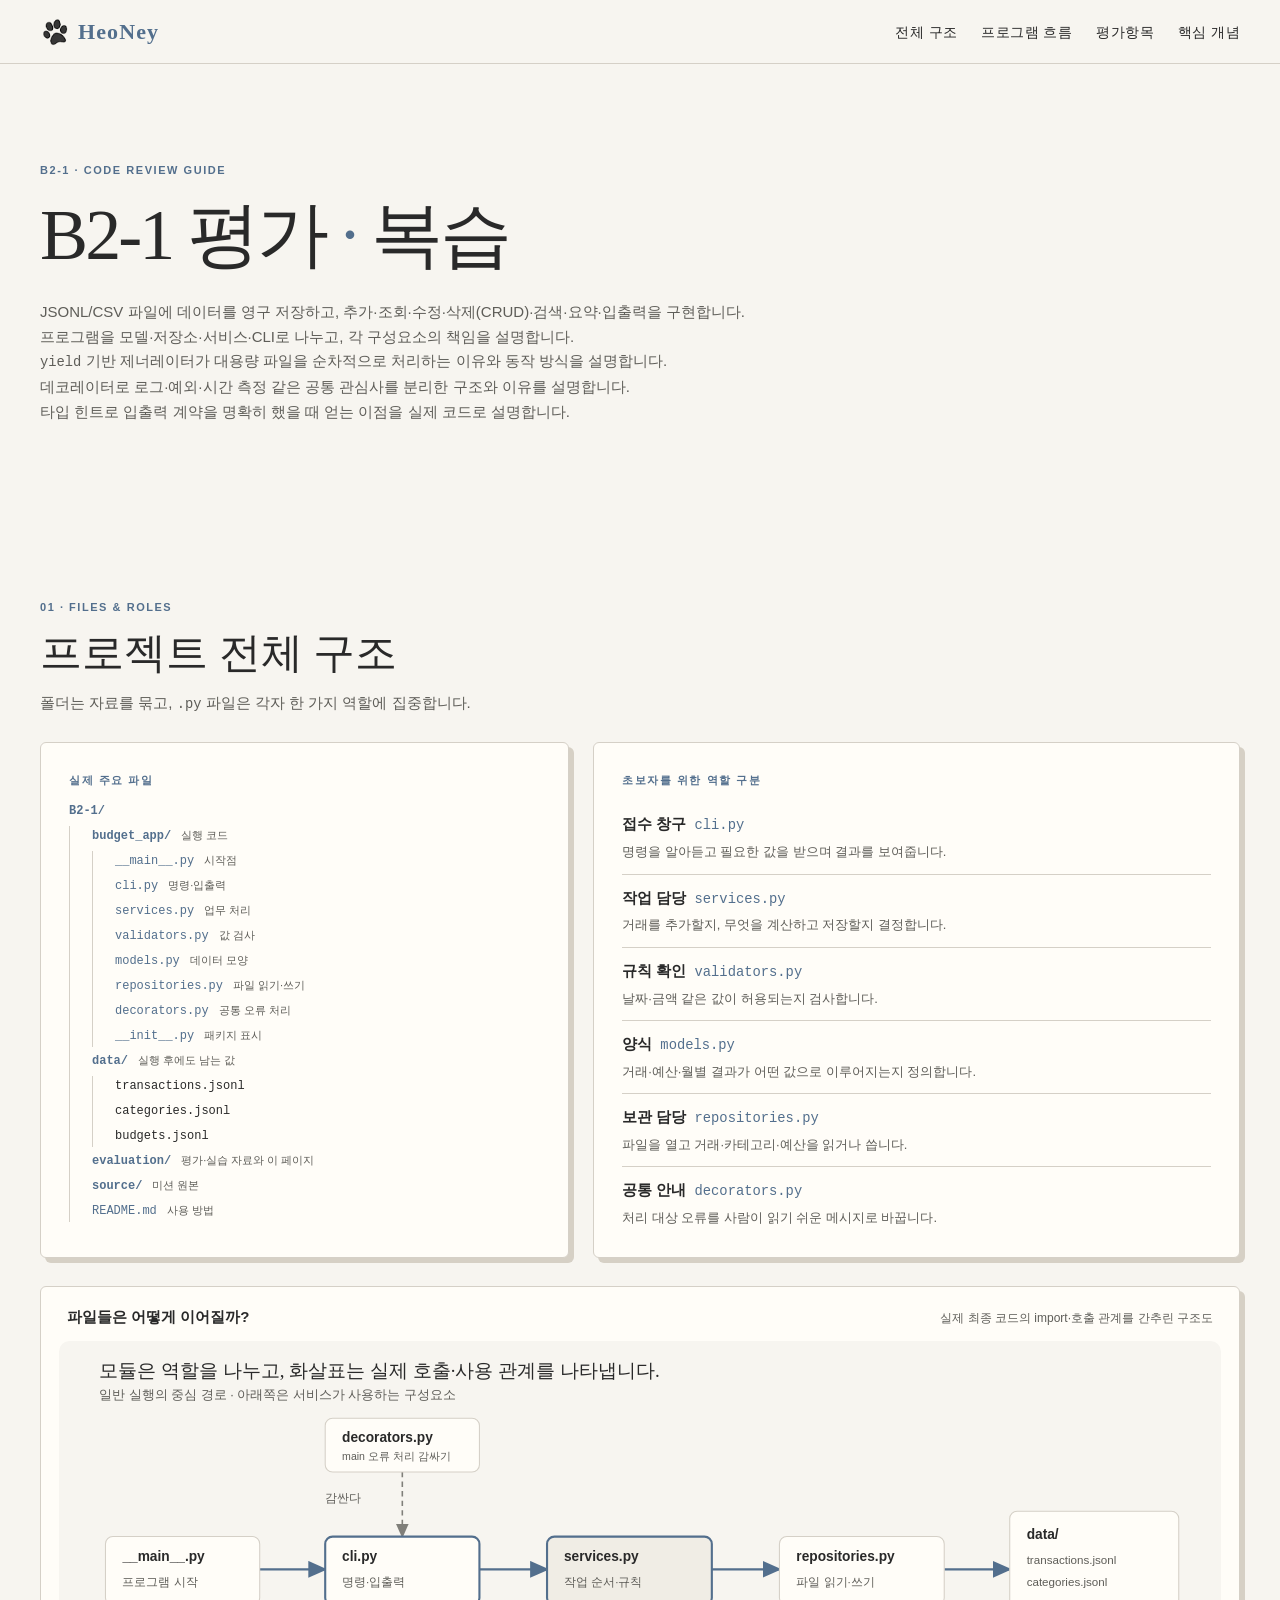
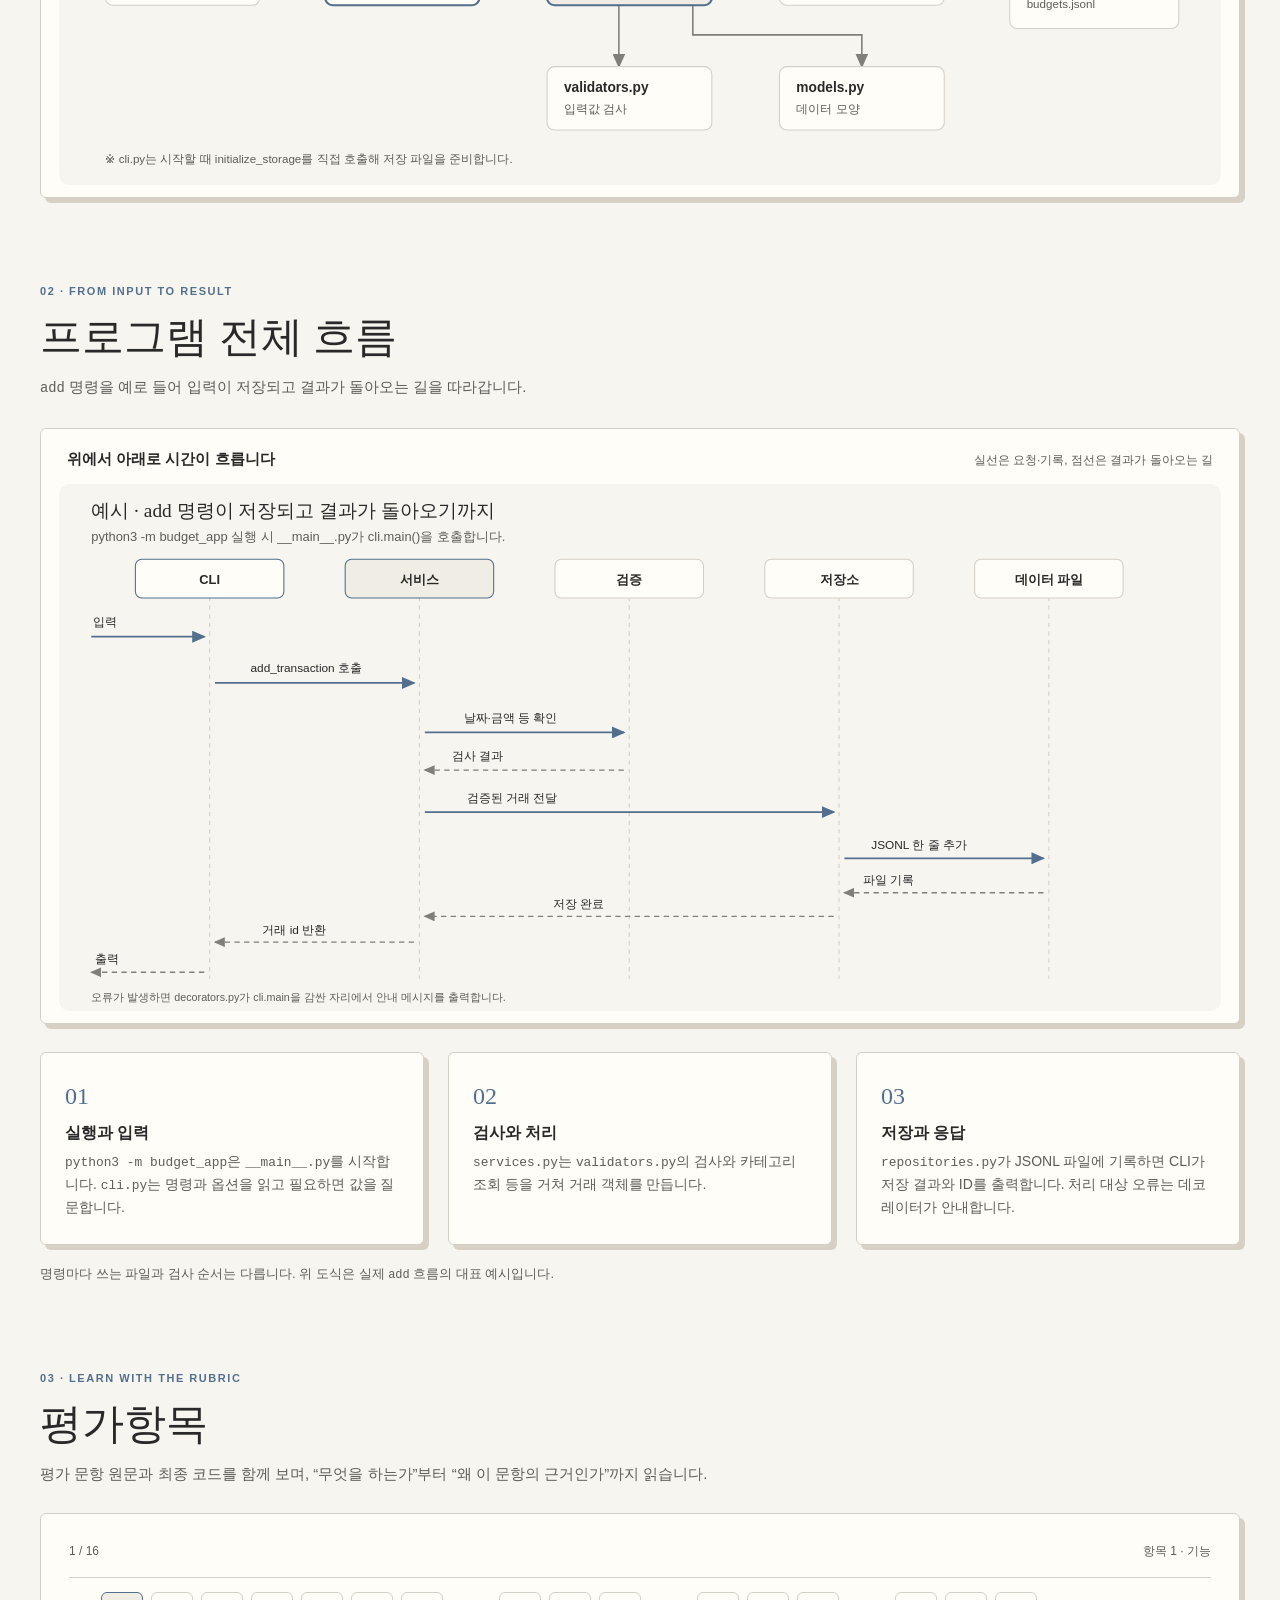
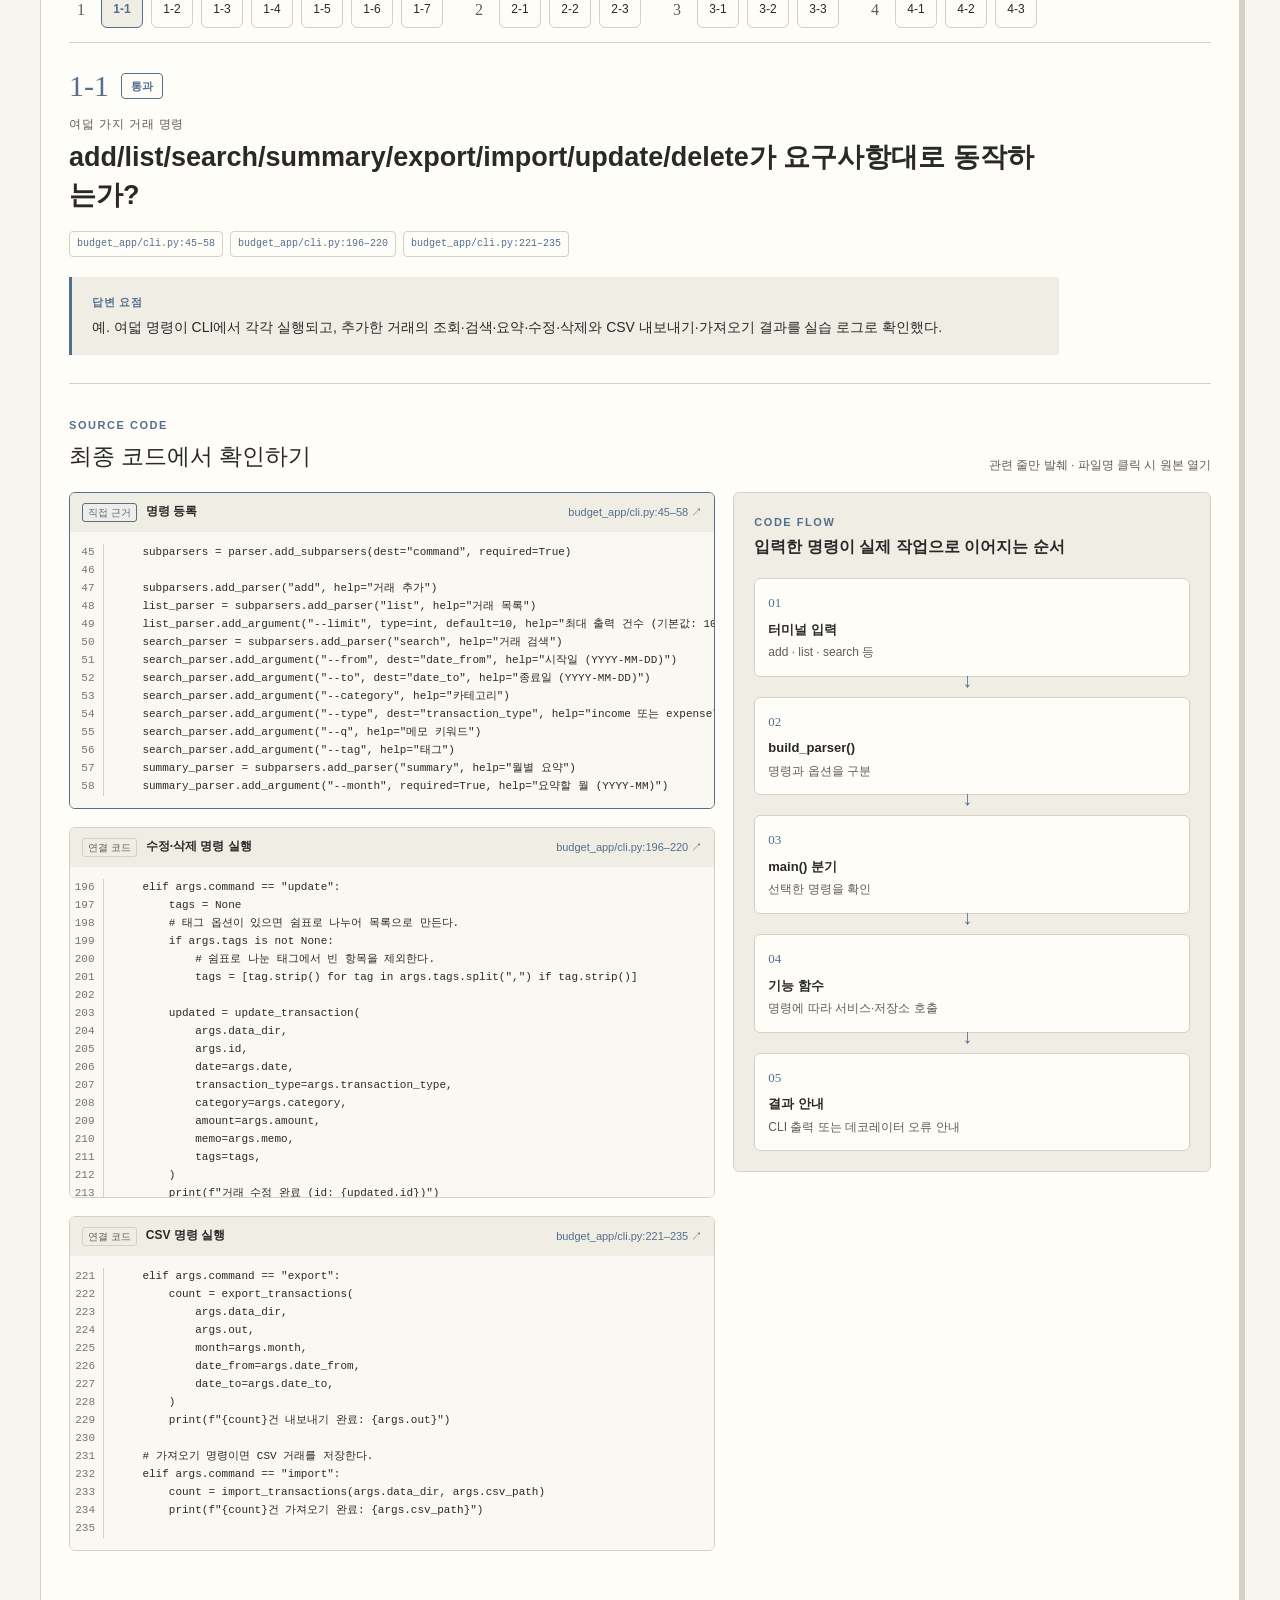
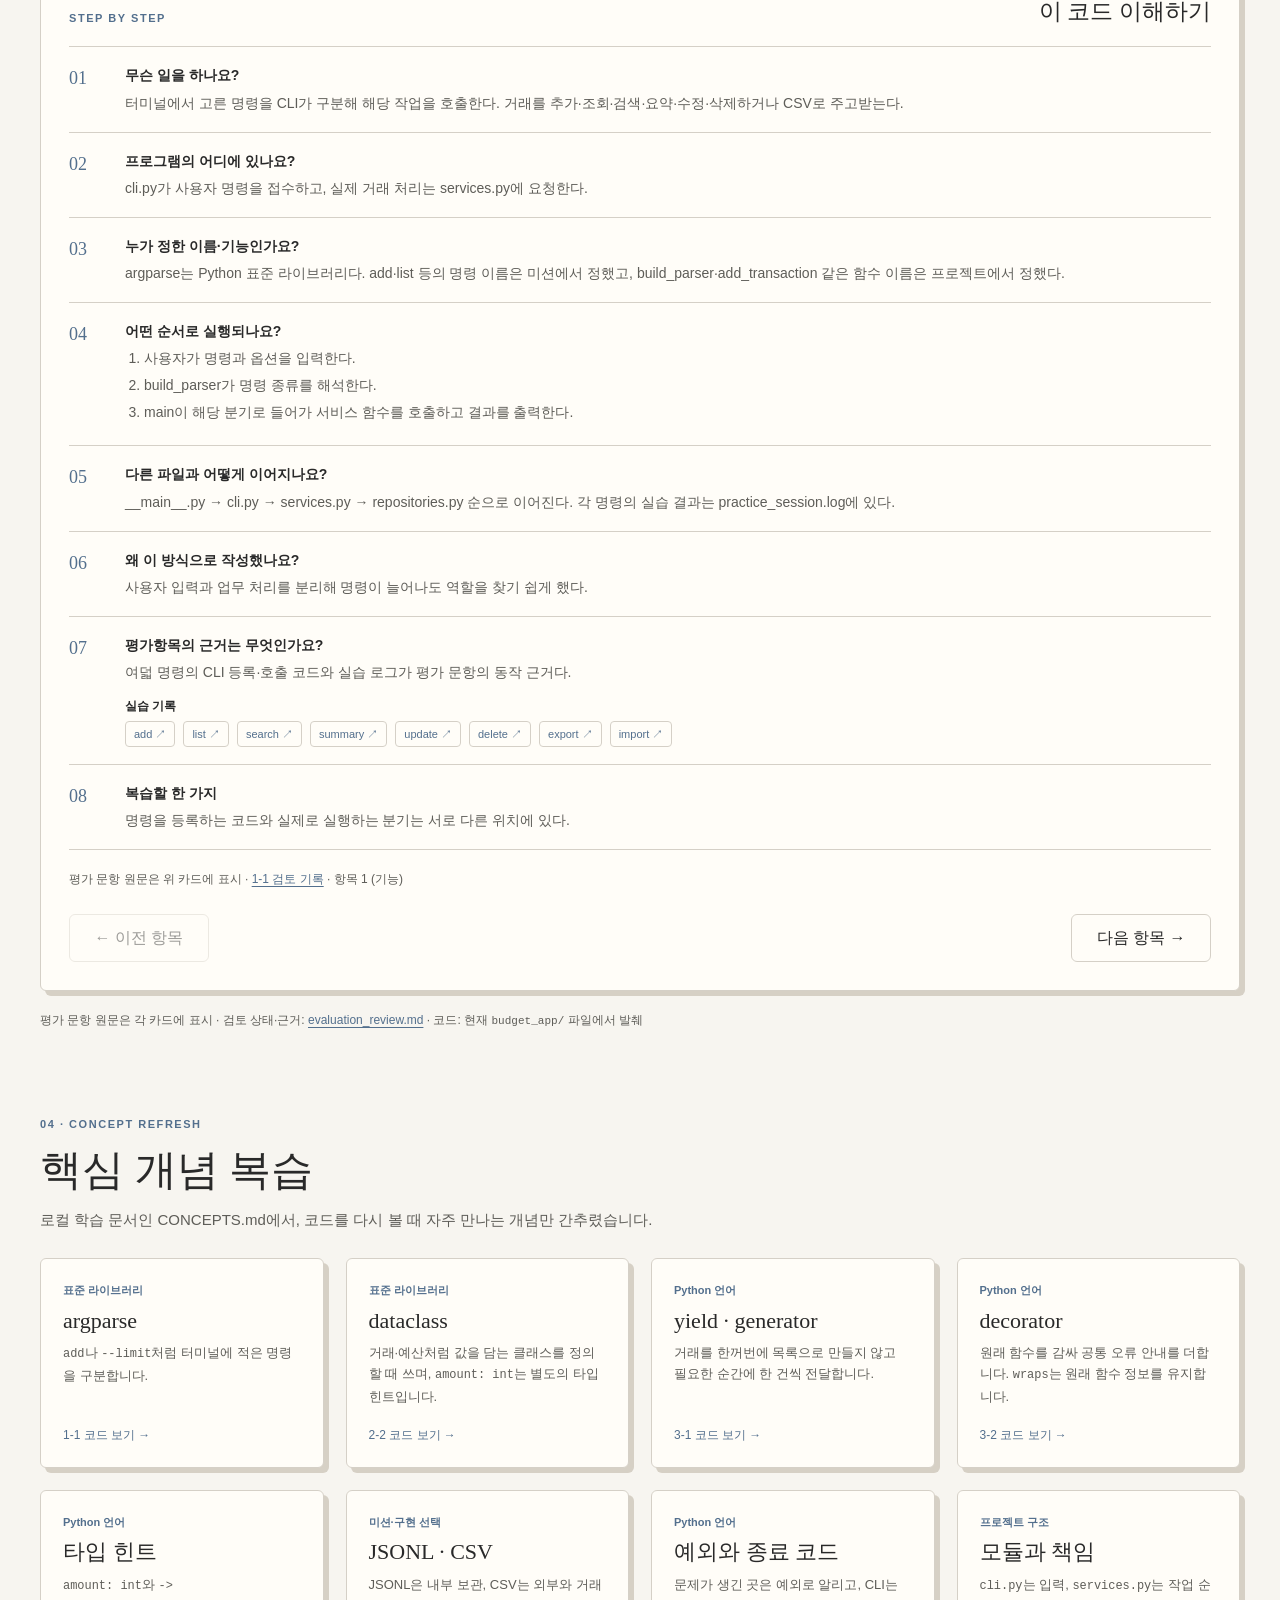
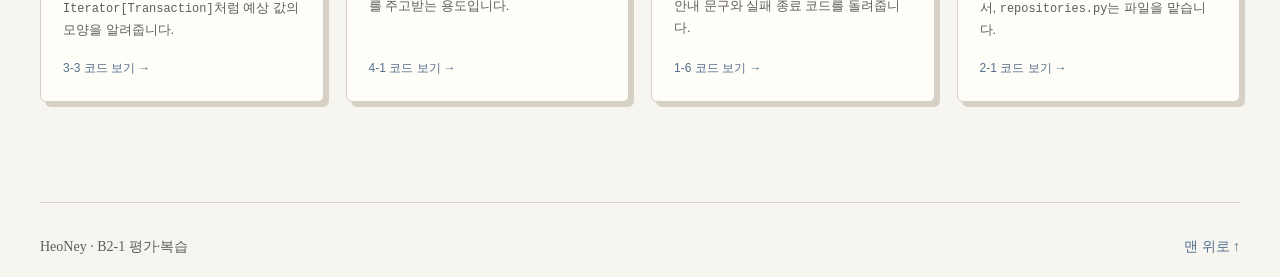
==== commit 00ef20ff: "Separate mission goals into five lines" ====
--- a/evaluation/b2-1-review/index.html
+++ b/evaluation/b2-1-review/index.html
@@ -31,7 +31,13 @@
     <section class="intro section-shell" aria-labelledby="page-title">
       <p class="eyebrow">B2-1 · CODE REVIEW GUIDE</p>
       <h1 id="page-title">B2-1 평가 <span>·</span> 복습</h1>
-      <p class="intro-copy">이 미션은 데이터를 파일에 영구 저장하고 추가·조회·수정·삭제(CRUD), 검색·요약·입출력을 구현하며, 프로그램의 입력부터 결과 출력까지 이어지는 흐름을 익히는 과제입니다. 모델·저장소·서비스·CLI의 책임을 나누고, <code>yield</code> 기반 스트리밍·데코레이터·타입 힌트를 사용한 이유를 실제 코드로 스스로 설명하는 것이 목표입니다.</p>
+      <p class="intro-copy">
+        JSONL/CSV 파일에 데이터를 영구 저장하고, 추가·조회·수정·삭제(CRUD)·검색·요약·입출력을 구현합니다.<br>
+        프로그램을 모델·저장소·서비스·CLI로 나누고, 각 구성요소의 책임을 설명합니다.<br>
+        <code>yield</code> 기반 제너레이터가 대용량 파일을 순차적으로 처리하는 이유와 동작 방식을 설명합니다.<br>
+        데코레이터로 로그·예외·시간 측정 같은 공통 관심사를 분리한 구조와 이유를 설명합니다.<br>
+        타입 힌트로 입출력 계약을 명확히 했을 때 얻는 이점을 실제 코드로 설명합니다.
+      </p>
     </section>
 
     <section id="structure" class="section-shell content-section" aria-labelledby="structure-title">
--- a/evaluation/b2-1-review/style.css
+++ b/evaluation/b2-1-review/style.css
@@ -50,10 +50,9 @@
 .intro { min-height: 450px; display: flex; flex-direction: column; justify-content: center; align-items: flex-start; padding-top: 88px; padding-bottom: 80px; }
 .intro h1 { margin: 0 0 22px; font-family: var(--font-heading); font-size: clamp(42px, 6vw, 72px); font-weight: 400; letter-spacing: -.04em; }
 .intro h1 span { color: var(--color-accent); }
-.intro-copy { max-width: 720px; margin: 0; font-size: clamp(17px, 2vw, 21px); line-height: 1.65; }
+.intro-copy, .section-heading > p:last-child { max-width: 790px; margin: 0; color: var(--color-muted); font-size: 15px; }
 .section-heading { margin-bottom: 26px; }
 .section-heading h2 { margin: 0 0 12px; font-family: var(--font-heading); font-size: clamp(30px, 4vw, 42px); font-weight: 400; }
-.section-heading > p:last-child { max-width: 790px; margin: 0; color: var(--color-muted); font-size: 15px; }
 
 .structure-grid { display: grid; grid-template-columns: minmax(0, .9fr) minmax(0, 1.1fr); gap: 24px; }
 .file-tree, .role-list { padding: 28px; min-width: 0; }
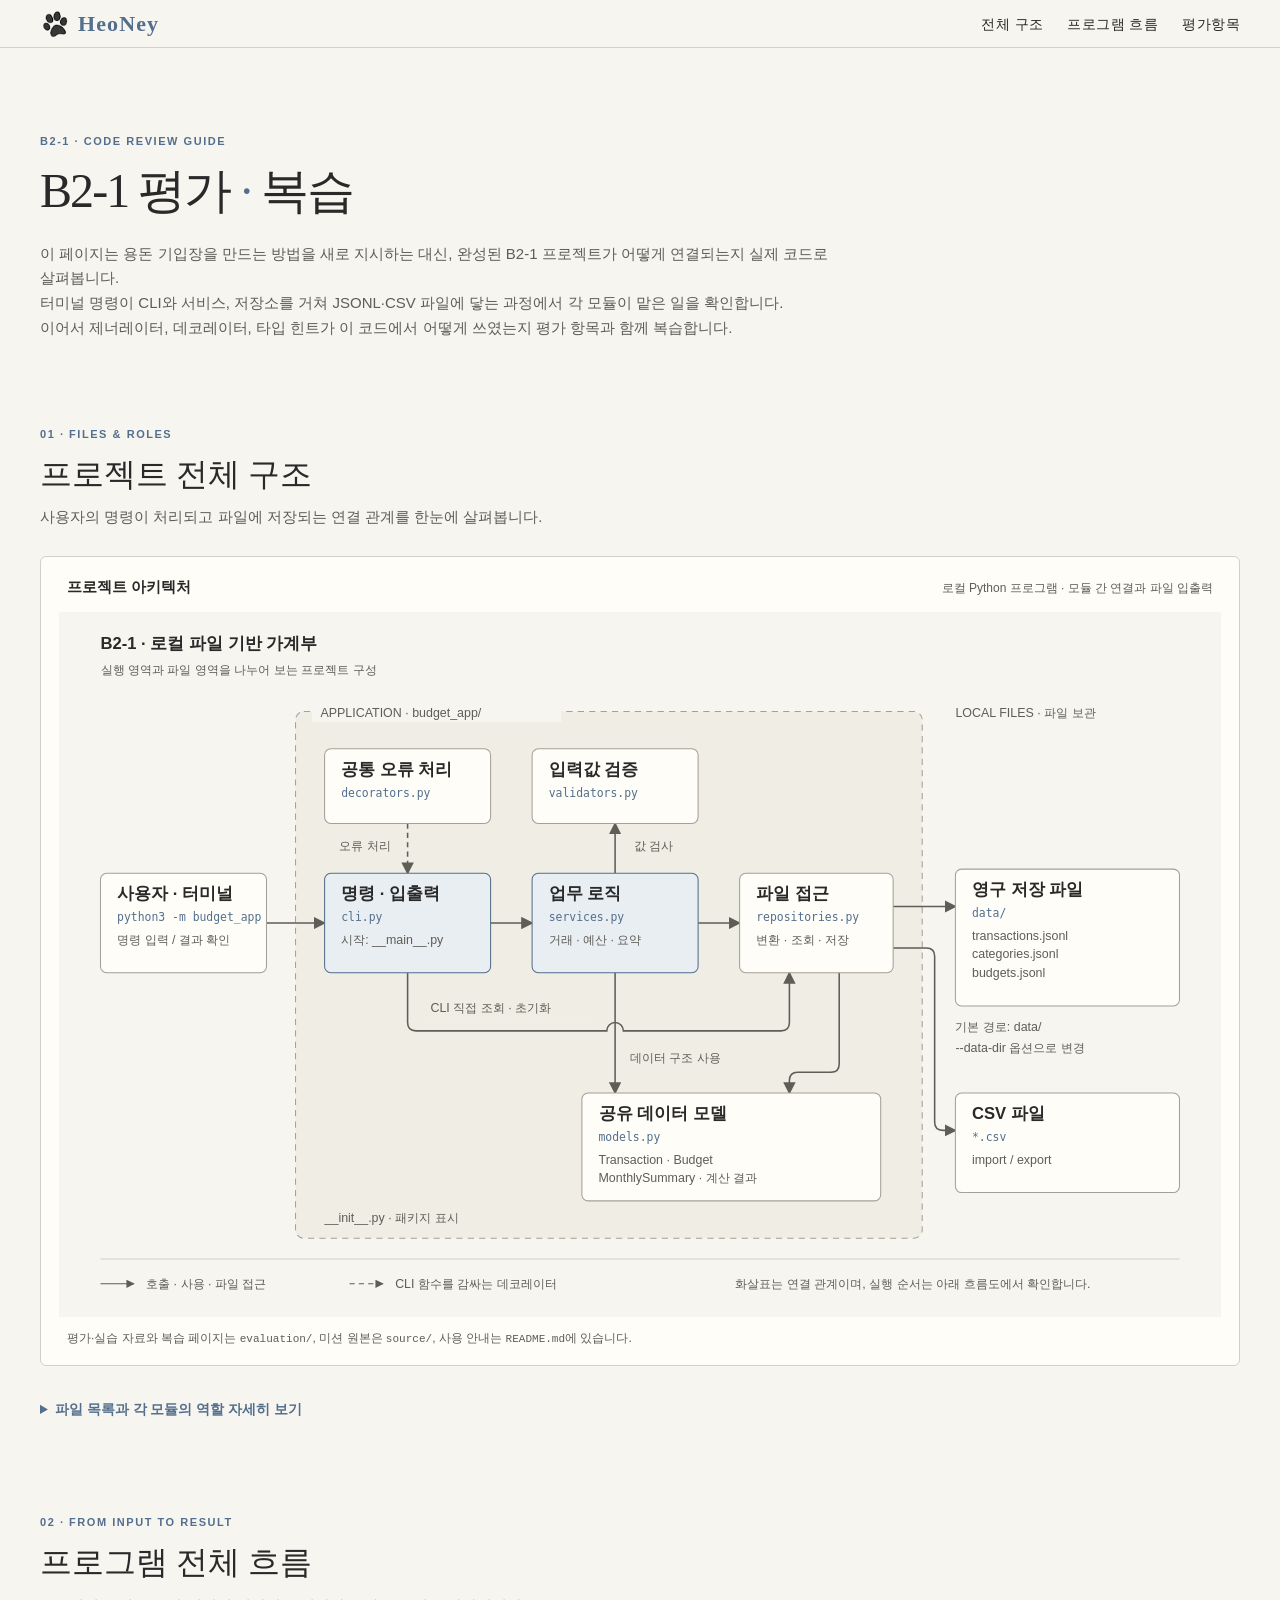
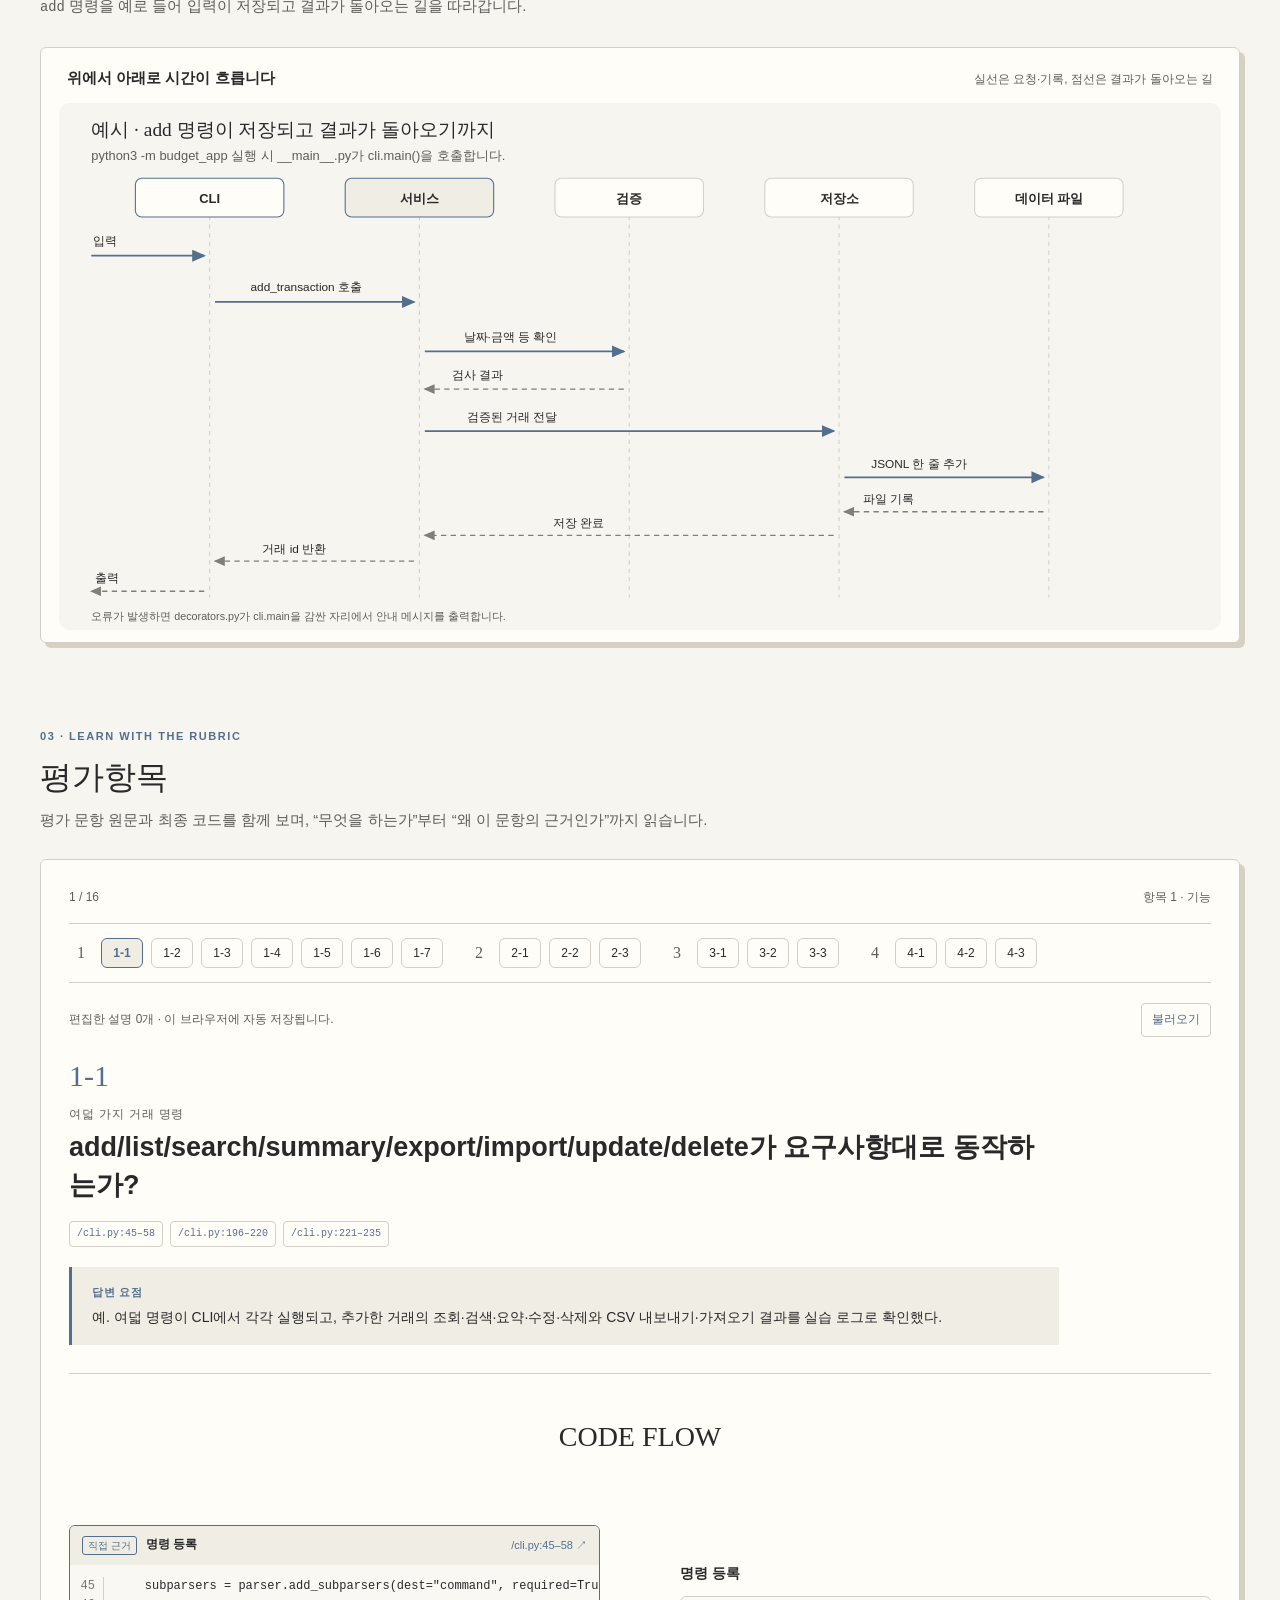
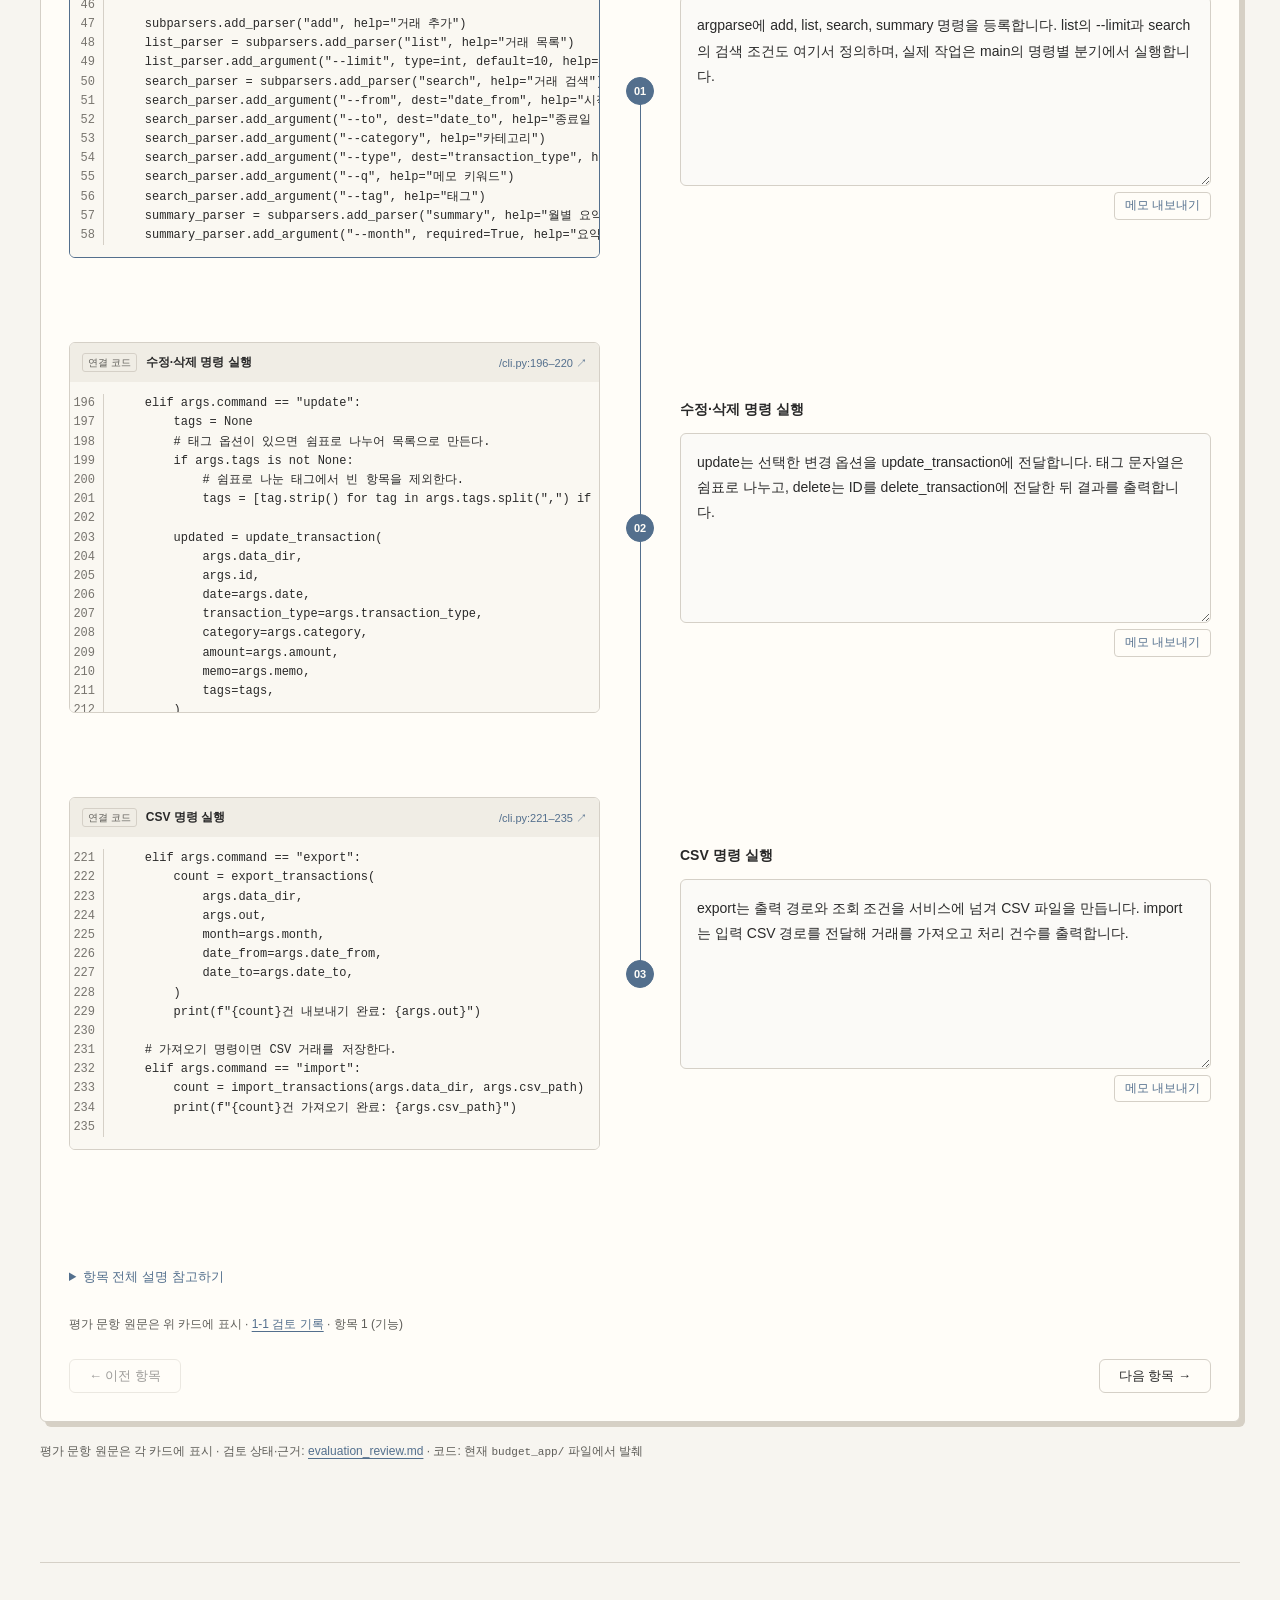
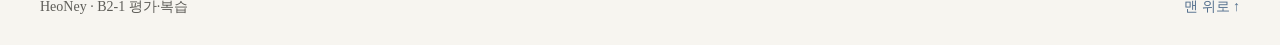
==== commit 282126b1: "복습 페이지 구조도와 코드 메모 기능 개선" ====
--- a/evaluation/b2-1-review/index.html
+++ b/evaluation/b2-1-review/index.html
@@ -3,7 +3,7 @@
 <head>
   <meta charset="utf-8">
   <meta name="viewport" content="width=device-width, initial-scale=1">
-  <meta name="description" content="B2-1 용돈 기입장 프로그램의 구조, 실제 코드, 평가항목을 차근차근 복습하는 페이지">
+  <meta name="description" content="B2-1 용돈 기입장 프로젝트가 어떻게 연결되는지, 실제 코드로 구조와 핵심 개념을 살펴보는 복습 페이지">
   <title>B2-1 평가 · 복습 | HeoNey</title>
   <link rel="stylesheet" href="style.css">
   <script src="content.js" defer></script>
@@ -22,7 +22,6 @@
         <li><a href="#structure">전체 구조</a></li>
         <li><a href="#flow">프로그램 흐름</a></li>
         <li><a href="#evaluation">평가항목</a></li>
-        <li><a href="#concepts">핵심 개념</a></li>
       </ul>
     </nav>
   </header>
@@ -32,16 +31,21 @@
       <p class="eyebrow">B2-1 · CODE REVIEW GUIDE</p>
       <h1 id="page-title">B2-1 평가 <span>·</span> 복습</h1>
       <p class="intro-copy">
-        JSONL/CSV 파일에 데이터를 영구 저장하고, 추가·조회·수정·삭제(CRUD)·검색·요약·입출력을 구현합니다.<br>
-        프로그램을 모델·저장소·서비스·CLI로 나누고, 각 구성요소의 책임을 설명합니다.<br>
-        <code>yield</code> 기반 제너레이터가 대용량 파일을 순차적으로 처리하는 이유와 동작 방식을 설명합니다.<br>
-        데코레이터로 로그·예외·시간 측정 같은 공통 관심사를 분리한 구조와 이유를 설명합니다.<br>
-        타입 힌트로 입출력 계약을 명확히 했을 때 얻는 이점을 실제 코드로 설명합니다.
+        이 페이지는 용돈 기입장을 만드는 방법을 새로 지시하는 대신, 완성된 B2-1 프로젝트가 어떻게 연결되는지 실제 코드로 살펴봅니다.<br>
+        터미널 명령이 CLI와 서비스, 저장소를 거쳐 JSONL·CSV 파일에 닿는 과정에서 각 모듈이 맡은 일을 확인합니다.<br>
+        이어서 제너레이터, 데코레이터, 타입 힌트가 이 코드에서 어떻게 쓰였는지 평가 항목과 함께 복습합니다.
       </p>
     </section>
 
     <section id="structure" class="section-shell content-section" aria-labelledby="structure-title">
-      <div class="section-heading"><p class="eyebrow">01 · FILES &amp; ROLES</p><h2 id="structure-title">프로젝트 전체 구조</h2><p>폴더는 자료를 묶고, <code>.py</code> 파일은 각자 한 가지 역할에 집중합니다.</p></div>
+      <div class="section-heading"><p class="eyebrow">01 · FILES &amp; ROLES</p><h2 id="structure-title">프로젝트 전체 구조</h2><p>사용자의 명령이 처리되고 파일에 저장되는 연결 관계를 한눈에 살펴봅니다.</p></div>
+      <figure class="diagram architecture-diagram surface">
+        <figcaption><strong>프로젝트 아키텍처</strong><span>로컬 Python 프로그램 · 모듈 간 연결과 파일 입출력</span></figcaption>
+        <div class="diagram-scroll" tabindex="0" role="region" aria-label="프로젝트 아키텍처 구조도, 좁은 화면에서는 좌우로 스크롤"><img src="assets/architecture.svg" alt="사용자 터미널에서 __main__.py로 CLI를 시작하고 서비스, 저장소, JSONL과 CSV 파일로 연결됩니다. CLI는 저장소를 직접 조회하기도 합니다. 데코레이터는 CLI 오류를 처리하고, 서비스는 검증 모듈을, 서비스와 저장소는 공유 모델을 사용합니다." width="1120" height="680"></div>
+        <p class="architecture-note">평가·실습 자료와 복습 페이지는 <code>evaluation/</code>, 미션 원본은 <code>source/</code>, 사용 안내는 <code>README.md</code>에 있습니다.</p>
+      </figure>
+      <details class="structure-details">
+        <summary>파일 목록과 각 모듈의 역할 자세히 보기</summary>
       <div class="structure-grid">
         <div class="file-tree surface" aria-label="현재 프로젝트의 주요 파일 구조">
           <p class="panel-kicker">실제 주요 파일</p>
@@ -82,10 +86,7 @@
           </dl>
         </div>
       </div>
-      <figure class="diagram surface">
-        <figcaption><strong>파일들은 어떻게 이어질까?</strong><span>실제 최종 코드의 import·호출 관계를 간추린 구조도</span></figcaption>
-        <div class="diagram-scroll"><img src="assets/architecture.svg" alt="시작점에서 CLI, 서비스, 저장소, 데이터 파일로 이어진다. 데코레이터는 CLI를 감싸고 서비스는 검증과 모델을 사용한다." width="1100" height="420"></div>
-      </figure>
+      </details>
     </section>
 
     <section id="flow" class="section-shell content-section" aria-labelledby="flow-title">
@@ -94,12 +95,6 @@
         <figcaption><strong>위에서 아래로 시간이 흐릅니다</strong><span>실선은 요청·기록, 점선은 결과가 돌아오는 길</span></figcaption>
         <div class="diagram-scroll"><img src="assets/flow.svg" alt="CLI가 거래 추가를 서비스에 요청하고 서비스가 검증을 거쳐 저장소에 전달한다. 저장소는 JSONL 파일에 기록한 뒤 결과가 CLI를 거쳐 사용자에게 출력된다." width="1080" height="490"></div>
       </figure>
-      <div class="flow-notes">
-        <div class="surface note-card"><span class="note-index">01</span><h3>실행과 입력</h3><p><code>python3 -m budget_app</code>은 <code>__main__.py</code>를 시작합니다. <code>cli.py</code>는 명령과 옵션을 읽고 필요하면 값을 질문합니다.</p></div>
-        <div class="surface note-card"><span class="note-index">02</span><h3>검사와 처리</h3><p><code>services.py</code>는 <code>validators.py</code>의 검사와 카테고리 조회 등을 거쳐 거래 객체를 만듭니다.</p></div>
-        <div class="surface note-card"><span class="note-index">03</span><h3>저장과 응답</h3><p><code>repositories.py</code>가 JSONL 파일에 기록하면 CLI가 저장 결과와 ID를 출력합니다. 처리 대상 오류는 데코레이터가 안내합니다.</p></div>
-      </div>
-      <p class="boundary-note">명령마다 쓰는 파일과 검사 순서는 다릅니다. 위 도식은 실제 <code>add</code> 흐름의 대표 예시입니다.</p>
     </section>
 
     <section id="evaluation" class="section-shell content-section" aria-labelledby="evaluation-title">
@@ -107,6 +102,13 @@
       <div class="evaluation-shell surface">
         <div class="evaluation-topline"><span id="card-counter">1 / 16</span><span id="card-group">항목 1 · 기능</span></div>
         <nav class="card-jump" id="card-jump" aria-label="평가항목 바로가기"></nav>
+        <div class="notes-toolbar" aria-label="설명과 메모 관리">
+          <p id="notes-status" role="status">편집한 설명은 이 브라우저에 자동 저장됩니다.</p>
+          <div class="notes-actions">
+            <button id="import-notes" type="button">불러오기</button>
+            <input id="import-notes-file" type="file" accept=".json,application/json" hidden>
+          </div>
+        </div>
         <article id="evaluation-card" class="evaluation-card" aria-live="polite" aria-atomic="true"></article>
         <div class="card-controls">
           <button id="previous-card" type="button" aria-label="이전 평가항목">← 이전 항목</button>
@@ -116,19 +118,6 @@
       <p class="source-footnote">평가 문항 원문은 각 카드에 표시 · 검토 상태·근거: <a href="https://github.com/duswls98952/Codyssey_B2-1/blob/main/evaluation/evaluation_review.md">evaluation_review.md</a> · 코드: 현재 <code>budget_app/</code> 파일에서 발췌</p>
     </section>
 
-    <section id="concepts" class="section-shell content-section" aria-labelledby="concepts-title">
-      <div class="section-heading"><p class="eyebrow">04 · CONCEPT REFRESH</p><h2 id="concepts-title">핵심 개념 복습</h2><p>로컬 학습 문서인 CONCEPTS.md에서, 코드를 다시 볼 때 자주 만나는 개념만 간추렸습니다.</p></div>
-      <div class="concept-grid">
-        <article class="concept-card surface"><span>표준 라이브러리</span><h3>argparse</h3><p><code>add</code>나 <code>--limit</code>처럼 터미널에 적은 명령을 구분합니다.</p><a href="#evaluation-1-1">1-1 코드 보기 →</a></article>
-        <article class="concept-card surface"><span>표준 라이브러리</span><h3>dataclass</h3><p>거래·예산처럼 값을 담는 클래스를 정의할 때 쓰며, <code>amount: int</code>는 별도의 타입 힌트입니다.</p><a href="#evaluation-2-2">2-2 코드 보기 →</a></article>
-        <article class="concept-card surface"><span>Python 언어</span><h3>yield · generator</h3><p>거래를 한꺼번에 목록으로 만들지 않고 필요한 순간에 한 건씩 전달합니다.</p><a href="#evaluation-3-1">3-1 코드 보기 →</a></article>
-        <article class="concept-card surface"><span>Python 언어</span><h3>decorator</h3><p>원래 함수를 감싸 공통 오류 안내를 더합니다. <code>wraps</code>는 원래 함수 정보를 유지합니다.</p><a href="#evaluation-3-2">3-2 코드 보기 →</a></article>
-        <article class="concept-card surface"><span>Python 언어</span><h3>타입 힌트</h3><p><code>amount: int</code>와 <code>-&gt; Iterator[Transaction]</code>처럼 예상 값의 모양을 알려줍니다.</p><a href="#evaluation-3-3">3-3 코드 보기 →</a></article>
-        <article class="concept-card surface"><span>미션·구현 선택</span><h3>JSONL · CSV</h3><p>JSONL은 내부 보관, CSV는 외부와 거래를 주고받는 용도입니다.</p><a href="#evaluation-4-1">4-1 코드 보기 →</a></article>
-        <article class="concept-card surface"><span>Python 언어</span><h3>예외와 종료 코드</h3><p>문제가 생긴 곳은 예외로 알리고, CLI는 안내 문구와 실패 종료 코드를 돌려줍니다.</p><a href="#evaluation-1-6">1-6 코드 보기 →</a></article>
-        <article class="concept-card surface"><span>프로젝트 구조</span><h3>모듈과 책임</h3><p><code>cli.py</code>는 입력, <code>services.py</code>는 작업 순서, <code>repositories.py</code>는 파일을 맡습니다.</p><a href="#evaluation-2-1">2-1 코드 보기 →</a></article>
-      </div>
-    </section>
   </main>
   <footer class="site-footer"><span>HeoNey · B2-1 평가·복습</span><a href="#top">맨 위로 ↑</a></footer>
 </body>
--- a/evaluation/b2-1-review/style.css
+++ b/evaluation/b2-1-review/style.css
@@ -18,7 +18,7 @@
 * { box-sizing: border-box; }
 html { scroll-behavior: smooth; }
 body { margin: 0; background: var(--color-background); color: var(--color-text); font-family: var(--font-main); line-height: 1.65; }
-button, input { font: inherit; }
+button, input, textarea { font: inherit; }
 button { cursor: pointer; }
 a { color: var(--color-accent); text-underline-offset: 3px; }
 a:hover { color: #354d66; }
@@ -38,7 +38,7 @@
 .site-header::after { position: absolute; bottom: 0; left: 0; right: 0; border-bottom: 1px solid var(--color-border); content: ""; }
 .site-header.is-scrolled { background: var(--color-surface); box-shadow: 0 2px 8px var(--color-card-shadow); }
 .site-header.is-hidden { transform: translateY(calc(-100% - 8px)); }
-.site-nav { min-height: 64px; display: flex; align-items: center; justify-content: space-between; gap: 24px; }
+.site-nav { min-height: 48px; display: flex; align-items: center; justify-content: space-between; gap: 24px; }
 .brand { display: inline-flex; align-items: center; gap: 8px; color: var(--color-accent); font-family: var(--font-logo); font-size: 22px; font-weight: 700; letter-spacing: .05em; text-decoration: none; white-space: nowrap; }
 .brand img { width: 30px; height: 28px; object-fit: contain; }
 .brand:hover { color: var(--color-accent); }
@@ -47,12 +47,12 @@
 .main-menu a:hover { color: var(--color-accent); }
 .menu-toggle { display: none; border: 0; background: transparent; color: var(--color-accent); font-size: 22px; }
 
-.intro { min-height: 450px; display: flex; flex-direction: column; justify-content: center; align-items: flex-start; padding-top: 88px; padding-bottom: 80px; }
-.intro h1 { margin: 0 0 22px; font-family: var(--font-heading); font-size: clamp(42px, 6vw, 72px); font-weight: 400; letter-spacing: -.04em; }
+.intro { display: flex; flex-direction: column; align-items: flex-start; padding-top: 84px; }
+.intro h1 { margin: 0 0 22px; font-family: var(--font-heading); font-size: clamp(32px, 4vw, 48px); font-weight: 400; letter-spacing: -.04em; }
 .intro h1 span { color: var(--color-accent); }
 .intro-copy, .section-heading > p:last-child { max-width: 790px; margin: 0; color: var(--color-muted); font-size: 15px; }
 .section-heading { margin-bottom: 26px; }
-.section-heading h2 { margin: 0 0 12px; font-family: var(--font-heading); font-size: clamp(30px, 4vw, 42px); font-weight: 400; }
+.section-heading h2 { margin: 0 0 12px; font-family: var(--font-heading); font-size: clamp(24px, 3vw, 32px); font-weight: 400; }
 
 .structure-grid { display: grid; grid-template-columns: minmax(0, .9fr) minmax(0, 1.1fr); gap: 24px; }
 .file-tree, .role-list { padding: 28px; min-width: 0; }
@@ -76,6 +76,16 @@
 .diagram figcaption span { color: var(--color-muted); font-size: 12px; }
 .diagram-scroll { overflow-x: auto; }
 .diagram img { display: block; width: 100%; height: auto; min-width: 720px; }
+.architecture-diagram { margin-top: 0; box-shadow: none; }
+.architecture-diagram img { min-width: 1120px; }
+.architecture-note { margin: 12px 8px 4px; color: var(--color-muted); font-size: 12px; }
+.structure-details { margin-top: 24px; }
+.structure-details > summary { width: fit-content; padding: 8px 0; color: var(--color-accent); font-size: 14px; font-weight: 700; cursor: pointer; }
+.structure-details[open] > summary { margin-bottom: 16px; }
+@media print {
+  .architecture-diagram .diagram-scroll { overflow-x: visible; }
+  .architecture-diagram img { min-width: 0; }
+}
 .flow-notes { display: grid; grid-template-columns: repeat(3, minmax(0, 1fr)); gap: 24px; margin-top: 28px; }
 .note-card { padding: 24px; }
 .note-index { color: var(--color-accent); font-family: var(--font-heading); font-size: 24px; }
@@ -89,45 +99,58 @@
 .jump-group { display: inline-flex; align-items: center; justify-content: center; width: 24px; color: var(--color-muted); font-family: var(--font-heading); }
 .jump-group:not(:first-child) { margin-left: 16px; }
 .card-jump button, .card-controls button { border: 1px solid var(--color-border); border-radius: 6px; background: var(--color-card-background); color: var(--color-text); transition: color 160ms ease, background-color 160ms ease, transform 160ms ease; }
-.card-jump button { min-width: 42px; min-height: 36px; padding: 6px 8px; font-size: 12px; }
+.card-jump button { min-width: 42px; min-height: 30px; padding: 3px 8px; font-size: 12px; }
 .card-jump button:hover, .card-controls button:hover:not(:disabled) { color: var(--color-accent); transform: translateY(-1px); }
 .card-jump button[aria-current="true"] { border-color: var(--color-accent); background: var(--color-surface); color: var(--color-accent); font-weight: 700; }
 .evaluation-card { scroll-margin-top: 82px; }
 .card-heading { padding-bottom: 28px; border-bottom: 1px solid var(--color-border); }
 .card-heading-top { display: flex; align-items: center; gap: 12px; }
 .item-id { color: var(--color-accent); font-family: var(--font-heading); font-size: 30px; line-height: 1; }
-.status { display: inline-block; padding: 3px 9px; border: 1px solid var(--color-border); border-radius: 4px; font-size: 11px; font-weight: 700; }
-.status-pass { color: var(--color-accent); border-color: var(--color-accent); }
-.status-check { color: var(--color-muted); }
 .card-subject { margin: 14px 0 4px; color: var(--color-muted); font-size: 12px; letter-spacing: .07em; }
 .card-heading h3 { max-width: 980px; margin: 0; font-size: clamp(20px, 2.5vw, 27px); line-height: 1.4; overflow-wrap: anywhere; }
 .card-source-list { display: flex; flex-wrap: wrap; gap: 7px; margin-top: 16px; }
 .card-source-list a { padding: 4px 7px; border: 1px solid var(--color-border); border-radius: 4px; font-family: ui-monospace, SFMono-Regular, Menlo, Consolas, monospace; font-size: 10px; text-decoration: none; }
 .quick-answer { max-width: 990px; margin: 20px 0 0; padding: 16px 20px; border-left: 3px solid var(--color-accent); background: var(--color-surface); font-size: 14px; }
 .quick-answer strong { display: block; margin-bottom: 5px; color: var(--color-accent); font-size: 11px; letter-spacing: .06em; }
-.code-heading, .explanation-heading { display: flex; justify-content: space-between; align-items: end; gap: 12px; margin: 32px 0 16px; }
-.code-heading h4, .explanation-heading h4 { margin: 0; font-family: var(--font-heading); font-size: 23px; font-weight: 400; }
-.code-heading .eyebrow, .explanation-heading .eyebrow { margin-bottom: 3px; }
-.code-heading > span { color: var(--color-muted); font-size: 12px; text-align: right; }
-.code-flow-layout.has-flow { display: grid; grid-template-columns: minmax(0, 1.15fr) minmax(0, .85fr); gap: 18px; align-items: start; }
-.code-flow-layout.has-flow .code-grid { grid-template-columns: 1fr; }
-.code-grid { display: grid; grid-template-columns: repeat(2, minmax(0, 1fr)); gap: 18px; align-items: start; }
+.notes-toolbar { display: flex; justify-content: space-between; align-items: center; flex-wrap: wrap; gap: 10px 20px; margin: -8px 0 24px; }
+.notes-toolbar > p { flex: 1 1 300px; margin: 0; color: var(--color-muted); font-size: 12px; }
+.notes-toolbar > p.is-error { color: #8a432e; }
+.notes-actions { display: flex; flex-wrap: wrap; gap: 8px; }
+.notes-actions button, .note-actions button { padding: 6px 10px; border: 1px solid var(--color-border); border-radius: 4px; background: var(--color-card-background); color: var(--color-accent); font-size: 12px; }
+.note-actions button { padding-block: 3px; }
+.notes-actions button:hover, .note-actions button:hover { background: var(--color-surface); }
+.review-column-headings { display: grid; grid-template-columns: minmax(0, 1fr) 80px minmax(0, 1fr); margin: 40px 0 12px; }
+.review-column-headings h4 { grid-column: 2; justify-self: center; margin: 0; color: var(--color-text); font-family: var(--font-heading); font-size: 28px; font-weight: 400; white-space: nowrap; }
+.review-flow { position: relative; padding: 20px 0; }
+.review-flow::before { position: absolute; top: var(--flow-start, 50%); bottom: var(--flow-end, 50%); left: 50%; width: 1px; background: var(--color-accent); content: ""; }
+.review-timeline { position: relative; margin: 0; padding: 0; list-style: none; }
+.review-row { position: relative; display: grid; grid-template-columns: minmax(0, 1fr) 80px minmax(0, 1fr); align-items: center; padding: 32px 0 52px; }
+.timeline-source, .note-panel { min-width: 0; }
+.timeline-source { position: relative; grid-column: 1; }
+.note-panel { position: relative; grid-column: 3; }
+.timeline-marker { position: absolute; top: 50%; left: calc(100% + 40px); display: flex; transform: translate(-50%, -50%); }
+.timeline-marker > span { z-index: 1; display: flex; align-items: center; justify-content: center; width: 28px; height: 28px; border: 1px solid var(--color-accent); border-radius: 50%; background: var(--color-accent); color: var(--color-card-background); font-size: 11px; font-weight: 700; }
+.note-heading { position: absolute; right: 0; bottom: calc(100% + 10px); left: 0; }
+.note-heading label { font-size: 14px; font-weight: 700; overflow-wrap: anywhere; }
+.note-actions { position: absolute; top: calc(100% + 5px); right: 0; }
+.note-editor { display: block; width: 100%; min-height: 190px; padding: 16px; border: 1px solid var(--color-border); border-radius: 6px; background: #fbfaf7; color: var(--color-text); font-size: 14px; line-height: 1.8; overflow-wrap: anywhere; resize: vertical; }
+.note-editor:focus { border-color: var(--color-accent); background: var(--color-card-background); }
+.review-reference { margin-top: 36px; }
+.review-reference > summary { width: fit-content; padding: 8px 0; color: var(--color-accent); font-size: 13px; cursor: pointer; }
+.review-reference[open] > summary { margin-bottom: 12px; }
 .code-panel { min-width: 0; margin: 0; border: 1px solid var(--color-border); border-radius: 6px; overflow: hidden; }
 .code-panel.is-direct { border-color: var(--color-accent); }
 .code-panel figcaption { display: flex; flex-wrap: wrap; align-items: center; gap: 5px 9px; padding: 10px 12px; background: var(--color-surface); line-height: 1.3; }
 .code-panel figcaption strong { font-size: 12px; }
-.code-panel figcaption a { margin-left: auto; font-size: 11px; text-decoration: none; overflow-wrap: anywhere; }
+.code-panel figcaption a { margin-left: auto; font-size: 11px; text-align: right; text-decoration: none; overflow-wrap: anywhere; }
 .code-kind { padding: 2px 5px; border: 1px solid var(--color-border); border-radius: 3px; color: var(--color-muted); font-size: 10px; white-space: nowrap; }
 .is-direct .code-kind { border-color: var(--color-accent); color: var(--color-accent); }
-.code-panel pre { max-height: 330px; margin: 0; padding: 12px 0; overflow: auto; background: #faf8f2; color: var(--color-text); font-size: 11px; line-height: 1.6; tab-size: 4; }
+.code-panel pre { max-height: 330px; margin: 0; padding: 12px 0; overflow: auto; background: #faf8f2; color: var(--color-text); font-size: 12px; line-height: 1.6; tab-size: 4; }
 .code-panel code { display: block; min-width: max-content; font-size: inherit; }
 .code-line { display: flex; min-height: 18px; padding-right: 16px; }
 .line-number { position: sticky; left: 0; flex: 0 0 34px; padding-right: 8px; border-right: 1px solid var(--color-border); background: #faf8f2; color: #77746e; text-align: right; user-select: none; }
 .line-text { padding-left: 12px; white-space: pre; }
 .card-flow { margin: 28px 0 0; padding: 20px; border: 1px solid var(--color-border); border-radius: 6px; background: var(--color-surface); }
-.code-flow-layout.has-flow .card-flow { min-width: 0; margin: 0; }
-.code-flow-layout.has-flow .flow-track { flex-direction: column; gap: 20px; }
-.code-flow-layout.has-flow .flow-node:not(:last-child)::after { top: auto; right: auto; bottom: -21px; left: calc(50% - 10px); content: "↓"; }
 .card-flow figcaption { margin-bottom: 18px; }
 .card-flow figcaption .eyebrow { display: block; margin-bottom: 3px; }
 .card-flow figcaption strong { font-size: 16px; }
@@ -155,7 +178,7 @@
 .practice-links a { padding: 3px 8px; border: 1px solid var(--color-border); border-radius: 4px; text-decoration: none; font-size: 11px; }
 .card-source-note { margin: 20px 0 0; color: var(--color-muted); font-size: 12px; }
 .card-controls { display: flex; justify-content: space-between; gap: 16px; padding-top: 24px; }
-.card-controls button { min-width: 140px; padding: 10px 16px; }
+.card-controls button { min-width: 112px; padding: 6px 12px; font-size: 13px; line-height: 1.5; }
 .card-controls button:disabled { opacity: .45; cursor: not-allowed; }
 .source-footnote { margin: 20px 0 0; color: var(--color-muted); font-size: 12px; }
 
@@ -169,7 +192,6 @@
 .site-footer a { text-decoration: none; }
 
 @media (max-width: 960px) {
-  .code-flow-layout.has-flow { grid-template-columns: 1fr; }
   .structure-grid { grid-template-columns: 1fr; }
   .flow-notes { grid-template-columns: 1fr; gap: 16px; }
   .concept-grid { grid-template-columns: repeat(2, minmax(0, 1fr)); }
@@ -179,20 +201,25 @@
   .flow-track { flex-direction: column; gap: 20px; }
   .flow-node:not(:last-child)::after { top: auto; right: auto; bottom: -21px; left: calc(50% - 10px); content: "↓"; }
   .flow-outcomes { grid-template-columns: 1fr; }
-  .site-nav { position: relative; min-height: 60px; }
+  .site-nav { position: relative; min-height: 48px; }
   .menu-toggle { display: block; margin-left: auto; }
-  .main-menu { display: none; position: absolute; top: 60px; left: -16px; right: -16px; padding: 14px 16px; flex-direction: column; align-items: stretch; gap: 0; border-bottom: 1px solid var(--color-border); background: var(--color-background); box-shadow: 0 4px 8px var(--color-card-shadow); }
+  .main-menu { display: none; position: absolute; top: 48px; left: -16px; right: -16px; padding: 14px 16px; flex-direction: column; align-items: stretch; gap: 0; border-bottom: 1px solid var(--color-border); background: var(--color-background); box-shadow: 0 4px 8px var(--color-card-shadow); }
   .main-menu.is-open { display: flex; }
   .main-menu li a { display: block; padding: 11px 2px; }
-  .intro { min-height: 360px; padding-top: 64px; padding-bottom: 50px; }
+  .intro { padding-top: 64px; }
   .content-section { padding-top: 64px; }
   .evaluation-shell { padding: 18px; }
-  .code-grid { grid-template-columns: 1fr; }
-  .code-heading { align-items: start; flex-direction: column; }
-  .code-heading > span { text-align: left; }
+  .review-column-headings { display: block; }
+  .review-flow::before { left: 10px; }
+  .review-row { grid-template-columns: 32px minmax(0, 1fr); row-gap: 42px; }
+  .timeline-source { grid-column: 2; grid-row: 1; }
+  .timeline-marker { left: -22px; }
+  .timeline-marker > span { width: 22px; height: 22px; font-size: 10px; }
+  .note-panel { grid-column: 2; grid-row: 2; }
+  .note-editor { padding: 12px; }
   .jump-group:not(:first-child) { margin-left: 4px; }
   .card-jump { gap: 6px; }
-  .card-controls button { min-width: 0; flex: 1; }
+  .card-controls button { min-width: 0; }
   .concept-grid { grid-template-columns: 1fr; gap: 16px; }
   .concept-card { min-height: 0; }
 }
